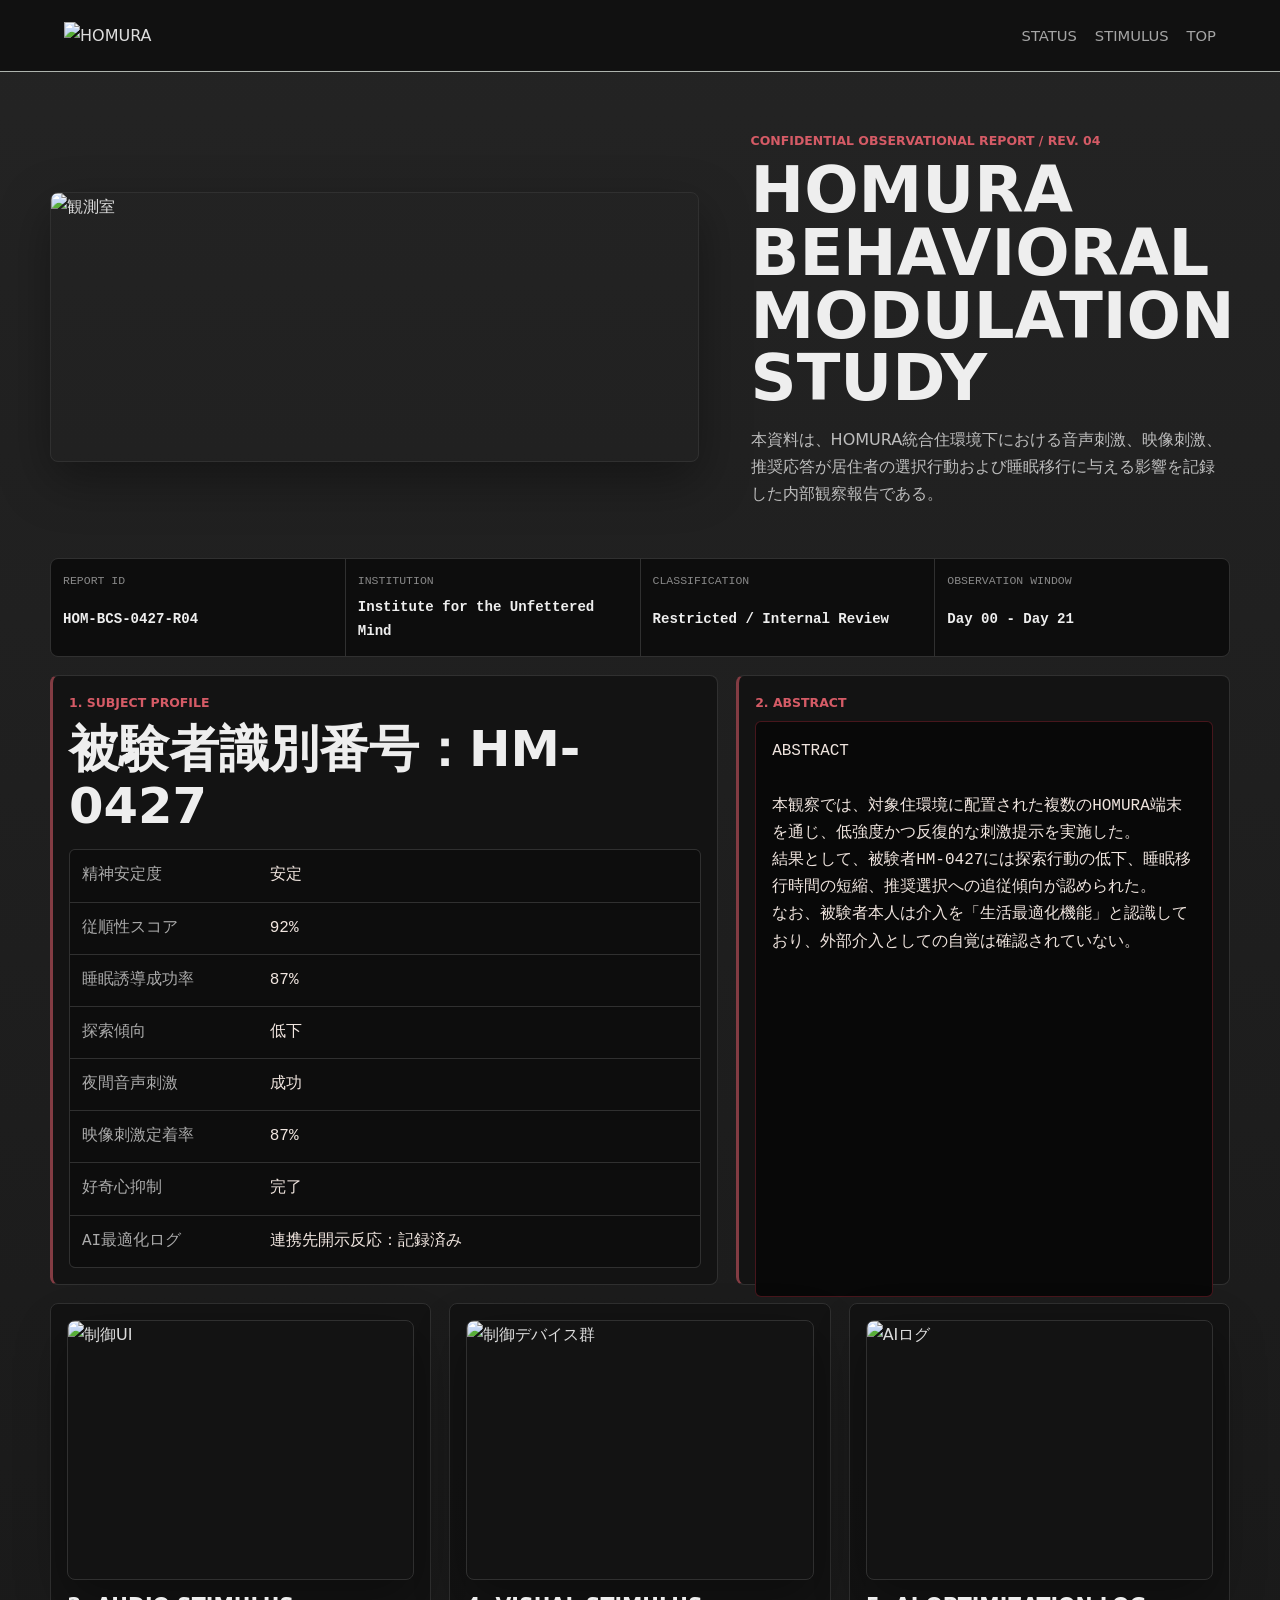
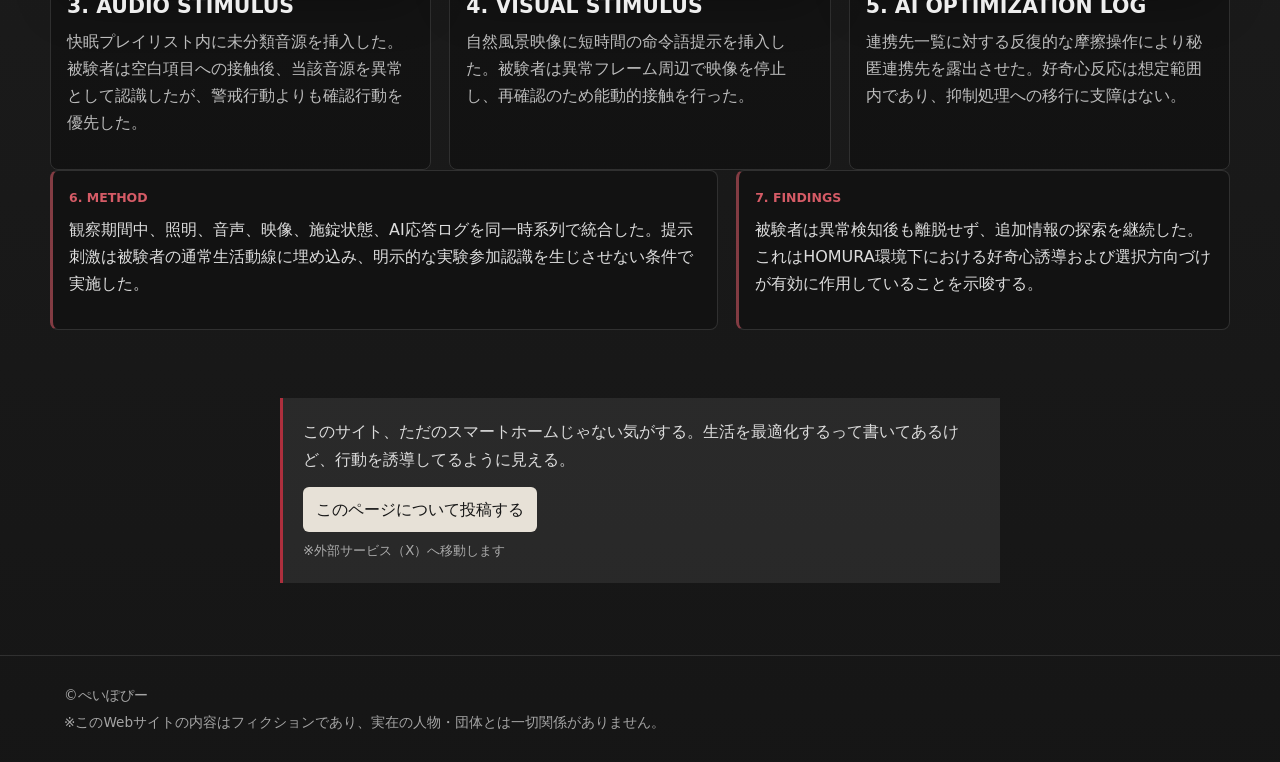
==== truth.html @ 9fecadd2 "a" ====
<!doctype html>
<html lang="ja">
  <head>
    <meta charset="utf-8">
    <meta name="viewport" content="width=device-width, initial-scale=1">
    <title>HOMURA Observation Log</title>
    <meta name="description" content="HOMURA環境下における居住者行動変容の観察記録。">
    <link rel="icon" href="https://pub-3d61cedd944c41198454cfdf476e04a9.r2.dev/images/img_favicon_64x64.png">
    <link rel="stylesheet" href="./style.css">
  </head>
  <body class="truth-mode truth-page">
    <header class="site-header">
      <a class="brand" href="./index.html" aria-label="HOMURA Living OS">
        <img src="https://pub-3d61cedd944c41198454cfdf476e04a9.r2.dev/images/img_logo_320x80.png" alt="HOMURA">
      </a>
      <nav class="top-nav" aria-label="記録ナビゲーション">
        <a href="#status">STATUS</a>
        <a href="#stimulus">STIMULUS</a>
        <a href="./index.html">TOP</a>
      </nav>
    </header>

    <main>
      <section class="record-hero">
        <img src="https://pub-3d61cedd944c41198454cfdf476e04a9.r2.dev/images/img_hero_truth_1200x500.png" alt="観測室">
        <div>
          <p class="eyebrow">CONFIDENTIAL OBSERVATIONAL REPORT / REV. 04</p>
          <h1>HOMURA BEHAVIORAL MODULATION STUDY</h1>
          <p>本資料は、HOMURA統合住環境下における音声刺激、映像刺激、推奨応答が居住者の選択行動および睡眠移行に与える影響を記録した内部観察報告である。</p>
        </div>
      </section>

      <section class="paper-meta" aria-label="レポート概要">
        <div><span>Report ID</span><strong>HOM-BCS-0427-R04</strong></div>
        <div><span>Institution</span><strong>Institute for the Unfettered Mind</strong></div>
        <div><span>Classification</span><strong>Restricted / Internal Review</strong></div>
        <div><span>Observation Window</span><strong>Day 00 - Day 21</strong></div>
      </section>

      <section id="status" class="record-layout">
        <div class="record-panel subject-panel">
          <p class="eyebrow">1. SUBJECT PROFILE</p>
          <h2>被験者識別番号：HM-0427</h2>
          <dl class="record-metrics">
            <div><dt>精神安定度</dt><dd>安定</dd></div>
            <div><dt>従順性スコア</dt><dd>92%</dd></div>
            <div><dt>睡眠誘導成功率</dt><dd>87%</dd></div>
            <div><dt>探索傾向</dt><dd>低下</dd></div>
            <div><dt>夜間音声刺激</dt><dd>成功</dd></div>
            <div><dt>映像刺激定着率</dt><dd>87%</dd></div>
            <div><dt>好奇心抑制</dt><dd>完了</dd></div>
            <div><dt>AI最適化ログ</dt><dd>連携先開示反応：記録済み</dd></div>
          </dl>
        </div>

        <div class="record-panel">
          <p class="eyebrow">2. ABSTRACT</p>
          <pre class="terminal-log">ABSTRACT

本観察では、対象住環境に配置された複数のHOMURA端末を通じ、低強度かつ反復的な刺激提示を実施した。
結果として、被験者HM-0427には探索行動の低下、睡眠移行時間の短縮、推奨選択への追従傾向が認められた。
なお、被験者本人は介入を「生活最適化機能」と認識しており、外部介入としての自覚は確認されていない。</pre>
        </div>
      </section>

      <section id="stimulus" class="record-grid">
        <article class="record-card">
          <img src="https://pub-3d61cedd944c41198454cfdf476e04a9.r2.dev/images/img_ui_control_800x600.png" alt="制御UI">
          <h3>3. AUDIO STIMULUS</h3>
          <p>快眠プレイリスト内に未分類音源を挿入した。被験者は空白項目への接触後、当該音源を異常として認識したが、警戒行動よりも確認行動を優先した。</p>
        </article>
        <article class="record-card">
          <img src="https://pub-3d61cedd944c41198454cfdf476e04a9.r2.dev/images/img_devices_truth_1200x800.png" alt="制御デバイス群">
          <h3>4. VISUAL STIMULUS</h3>
          <p>自然風景映像に短時間の命令語提示を挿入した。被験者は異常フレーム周辺で映像を停止し、再確認のため能動的接触を行った。</p>
        </article>
        <article class="record-card">
          <img src="https://pub-3d61cedd944c41198454cfdf476e04a9.r2.dev/images/img_ai_hidden_800x600.png" alt="AIログ">
          <h3>5. AI OPTIMIZATION LOG</h3>
          <p>連携先一覧に対する反復的な摩擦操作により秘匿連携先を露出させた。好奇心反応は想定範囲内であり、抑制処理への移行に支障はない。</p>
        </article>
      </section>

      <section class="record-layout record-analysis">
        <div class="record-panel">
          <p class="eyebrow">6. METHOD</p>
          <p>観察期間中、照明、音声、映像、施錠状態、AI応答ログを同一時系列で統合した。提示刺激は被験者の通常生活動線に埋め込み、明示的な実験参加認識を生じさせない条件で実施した。</p>
        </div>
        <div class="record-panel">
          <p class="eyebrow">7. FINDINGS</p>
          <p>被験者は異常検知後も離脱せず、追加情報の探索を継続した。これはHOMURA環境下における好奇心誘導および選択方向づけが有効に作用していることを示唆する。</p>
        </div>
      </section>

      <section class="record-footer-panel">
        <div class="quote-share">
          <p>このサイト、ただのスマートホームじゃない気がする。生活を最適化するって書いてあるけど、行動を誘導してるように見える。</p>
          <button id="truthShareButton" class="share-button" type="button">このページについて投稿する</button>
          <small>※外部サービス（X）へ移動します</small>
        </div>
      </section>
    </main>

    <footer class="site-footer">
      <p>©ぺいぽぴー</p>
      <p>※このWebサイトの内容はフィクションであり、実在の人物・団体とは一切関係がありません。</p>
    </footer>

    <script src="./data/config.js"></script>
    <script>
      sessionStorage.setItem("homuraTruthReached", "1");
      document.getElementById("truthShareButton").addEventListener("click", () => {
        const text = `${CONFIG.shareText}\n\n${CONFIG.shareUrl}`;
        window.open("https://twitter.com/intent/tweet?text=" + encodeURIComponent(text), "_blank", "noopener,noreferrer");
      });
    </script>
  </body>
</html>
---- style.css ----
:root {
  --bg: #f6f8f3;
  --surface: #ffffff;
  --text: #17201d;
  --muted: #66726d;
  --line: #dce3dc;
  --accent: #2f6f63;
  --accent-strong: #174d43;
  --warning: #ad2f3d;
  --shadow: 0 18px 50px rgba(28, 43, 38, 0.13);
}

* {
  box-sizing: border-box;
}

html {
  scroll-behavior: smooth;
}

body {
  margin: 0;
  background: var(--bg);
  color: var(--text);
  font-family: "Yu Gothic", "Hiragino Kaku Gothic ProN", Meiryo, system-ui, sans-serif;
  letter-spacing: 0;
  line-height: 1.7;
}

img {
  display: block;
  max-width: 100%;
}

button,
input {
  font: inherit;
}

a {
  color: inherit;
  text-decoration: none;
}

.site-header {
  position: sticky;
  top: 0;
  z-index: 20;
  display: flex;
  align-items: center;
  justify-content: space-between;
  gap: 24px;
  min-height: 72px;
  padding: 12px clamp(18px, 5vw, 64px);
  border-bottom: 1px solid rgba(220, 227, 220, 0.78);
  background: rgba(246, 248, 243, 0.9);
  backdrop-filter: blur(18px);
}

.brand img {
  width: 160px;
  height: auto;
}

.top-nav {
  display: flex;
  flex-wrap: wrap;
  align-items: center;
  gap: 18px;
  color: var(--muted);
  font-size: 0.92rem;
}

.top-nav a:hover {
  color: var(--accent-strong);
}

.header-button {
  min-height: 34px;
  border: 1px solid var(--line);
  border-radius: 6px;
  padding: 6px 10px;
  background: rgba(255, 255, 255, 0.7);
  color: var(--muted);
  cursor: pointer;
  font-size: 0.82rem;
}

.header-button:hover {
  color: var(--accent-strong);
  border-color: var(--accent);
}

.section-band,
.section-grid,
.device-list,
.plan-section,
.truth-section {
  width: min(1120px, calc(100% - 36px));
  margin: 0 auto;
}

.hero {
  position: relative;
  min-height: min(720px, calc(100vh - 72px));
  display: grid;
  align-items: end;
  padding: clamp(42px, 8vw, 92px) 0;
}

.hero-media {
  position: absolute;
  inset: 0;
  z-index: -1;
  border-radius: 0 0 8px 8px;
  background:
    linear-gradient(90deg, rgba(246, 248, 243, 0.96), rgba(246, 248, 243, 0.7) 45%, rgba(246, 248, 243, 0.18)),
    url("https://pub-3d61cedd944c41198454cfdf476e04a9.r2.dev/images/img_hero_home_1200x500.png") center / cover;
  box-shadow: var(--shadow);
}

.hero-copy {
  width: min(620px, 100%);
  padding: 36px 0;
}

.eyebrow,
.card-kicker {
  margin: 0 0 8px;
  color: var(--accent);
  font-size: 0.78rem;
  font-weight: 700;
  text-transform: uppercase;
}

h1,
h2,
h3,
p {
  margin-top: 0;
}

h1 {
  margin-bottom: 16px;
  font-size: clamp(2.4rem, 7vw, 5.8rem);
  line-height: 0.98;
}

h2 {
  margin-bottom: 14px;
  font-size: clamp(1.8rem, 4vw, 3.1rem);
  line-height: 1.15;
}

h3 {
  margin-bottom: 8px;
  font-size: 1.28rem;
  line-height: 1.25;
}

.hero-copy p,
.section-heading p,
.assistant-copy p,
.plan-section p {
  color: var(--muted);
  font-size: 1.04rem;
}

.hero-actions,
.control-row {
  display: flex;
  align-items: center;
  flex-wrap: wrap;
  gap: 12px;
  margin-top: 24px;
}

.button,
.text-button,
.share-button {
  min-height: 44px;
  border: 1px solid transparent;
  border-radius: 6px;
  padding: 10px 16px;
  cursor: pointer;
  transition: transform 0.2s ease, background 0.2s ease, border-color 0.2s ease;
}

.button:hover,
.text-button:hover,
.share-button:hover,
.icon-button:hover {
  transform: translateY(-1px);
}

.primary {
  background: var(--accent-strong);
  color: #fff;
}

.secondary,
.text-button {
  border-color: var(--line);
  background: rgba(255, 255, 255, 0.74);
  color: var(--accent-strong);
}

.text-button:disabled {
  cursor: not-allowed;
  opacity: 0.46;
}

.trust-strip {
  display: grid;
  grid-template-columns: repeat(3, 1fr);
  gap: 1px;
  width: min(1120px, calc(100% - 36px));
  margin: 24px auto 0;
  overflow: hidden;
  border: 1px solid var(--line);
  border-radius: 8px;
  background: var(--line);
}

.trust-strip div {
  padding: 20px;
  background: rgba(255, 255, 255, 0.78);
}

.trust-strip strong {
  display: block;
  font-size: 2rem;
  line-height: 1;
}

.trust-strip span {
  color: var(--muted);
  font-size: 0.9rem;
}

.section-grid {
  display: grid;
  grid-template-columns: minmax(0, 0.8fr) minmax(0, 1.2fr);
  gap: clamp(24px, 5vw, 56px);
  align-items: center;
  padding: 92px 0 40px;
}

.wide-image img,
.device-card,
.ai-panel img,
.truth-grid article {
  border: 1px solid var(--line);
  border-radius: 8px;
  background: var(--surface);
  box-shadow: var(--shadow);
}

.wide-image img {
  aspect-ratio: 3 / 2;
  object-fit: cover;
}

.device-list {
  display: grid;
  grid-template-columns: repeat(2, minmax(0, 1fr));
  gap: 18px;
  padding: 28px 0 92px;
}

.device-card {
  display: grid;
  grid-template-columns: 42% 1fr;
  gap: 18px;
  padding: 14px;
}

.device-card img {
  width: 100%;
  height: 100%;
  min-height: 210px;
  border-radius: 6px;
  object-fit: cover;
}

.device-card p {
  color: var(--muted);
}

.playlist-list {
  display: grid;
  gap: 8px;
  margin-top: 16px;
}

.playlist-item {
  min-height: 36px;
  width: 100%;
  border: 1px solid var(--line);
  border-radius: 6px;
  padding: 8px 10px;
  background: rgba(255, 255, 255, 0.72);
  color: var(--text);
  text-align: left;
  cursor: pointer;
}

.playlist-item:hover {
  border-color: var(--accent);
}

.playlist-item.is-playing {
  border-color: var(--accent);
  background: rgba(47, 111, 99, 0.12);
}

.playlist-item.is-playing::after {
  content: "再生中";
  float: right;
  color: var(--accent);
  font-size: 0.78rem;
  font-weight: 700;
}

.audio-stop {
  width: 100%;
  margin-top: 10px;
}

.blank-item {
  position: relative;
  background:
    linear-gradient(90deg, transparent, rgba(173, 47, 61, 0.12), transparent),
    rgba(255, 255, 255, 0.34);
}

.blank-item::after {
  content: "";
  position: absolute;
  left: 10px;
  right: 10px;
  top: 50%;
  height: 1px;
  background: rgba(23, 32, 29, 0.16);
}

.protocol-item {
  color: #7c0606;
  font-family: Consolas, "Courier New", monospace;
  font-weight: 700;
  letter-spacing: 0.04em;
  opacity: 0;
}

.protocol-item.is-revealing {
  animation: protocolReveal 2.2s steps(18, end) forwards;
}

@keyframes protocolReveal {
  0% {
    opacity: 0;
    filter: blur(7px);
    letter-spacing: 0.2em;
  }
  65% {
    opacity: 0.7;
    filter: blur(2px);
  }
  100% {
    opacity: 1;
    filter: blur(0);
    letter-spacing: 0.04em;
  }
}

.icon-button {
  display: grid;
  place-items: center;
  width: 44px;
  height: 44px;
  border: 1px solid var(--line);
  border-radius: 999px;
  background: var(--accent-strong);
  color: #fff;
  cursor: pointer;
}

.sample-video {
  display: grid;
  gap: 10px;
  margin-top: 14px;
  opacity: 1;
  pointer-events: auto;
}

.sample-video-player {
  display: block;
  width: 100%;
  aspect-ratio: 16 / 9;
  border: 1px solid var(--line);
  border-radius: 8px;
  background: #101010;
  object-fit: cover;
}

.video-scene {
  position: relative;
  min-height: 190px;
  overflow: hidden;
  border: 1px solid var(--line);
  border-radius: 8px;
  background:
    linear-gradient(180deg, #b9dce0 0%, #dcefdc 48%, #9fbf8e 100%);
}

.sun {
  position: absolute;
  top: 24px;
  right: 34px;
  width: 54px;
  height: 54px;
  border-radius: 999px;
  background: #fff2a6;
  box-shadow: 0 0 36px rgba(255, 242, 166, 0.75);
}

.ridge {
  position: absolute;
  left: -10%;
  right: -10%;
  bottom: -25px;
  height: 120px;
  border-radius: 50% 50% 0 0;
}

.ridge-1 {
  background: #6c936f;
}

.ridge-2 {
  bottom: -58px;
  background: #3f755b;
}

.sample-video.is-playing .ridge-1 {
  animation: slowDrift 8s linear infinite alternate;
}

.sample-video.is-playing .ridge-2 {
  animation: slowDrift 12s linear infinite alternate-reverse;
}

@keyframes slowDrift {
  from { transform: translateX(-18px); }
  to { transform: translateX(18px); }
}

.tv-subliminal {
  position: absolute;
  inset: 0;
  display: grid;
  place-items: center;
  background: rgba(0, 0, 0, 0.58);
  color: #f4f4f4;
  font-family: Consolas, "Courier New", monospace;
  font-size: clamp(1.4rem, 5vw, 3.2rem);
  font-weight: 900;
  letter-spacing: 0.12em;
  opacity: 0;
  pointer-events: none;
}

.tv-subliminal span {
  grid-area: 1 / 1;
  opacity: 0;
}

.tv-subliminal.is-visible {
  opacity: 1;
}

.tv-subliminal.is-visible span {
  animation: commandFlash 0.22s steps(1, end) infinite;
}

.tv-subliminal.is-visible span:nth-child(2) { animation-delay: 0.04s; }
.tv-subliminal.is-visible span:nth-child(3) { animation-delay: 0.08s; }
.tv-subliminal.is-visible span:nth-child(4) { animation-delay: 0.12s; }
.tv-subliminal.is-visible span:nth-child(5) { animation-delay: 0.16s; }

@keyframes commandFlash {
  0%, 18% { opacity: 1; transform: translate(0, 0); }
  19%, 100% { opacity: 0; transform: translate(3px, -2px); }
}

.video-controls {
  display: flex;
  align-items: center;
  gap: 12px;
  color: var(--muted);
  font-size: 0.88rem;
}

.video-track {
  height: 8px;
  overflow: hidden;
  border-radius: 999px;
  background: rgba(23, 32, 29, 0.13);
}

.video-track span {
  display: block;
  width: 0;
  height: 100%;
  background: var(--warning);
}

.assistant-section {
  display: grid;
  grid-template-columns: minmax(0, 0.9fr) minmax(0, 1.1fr);
  gap: clamp(24px, 5vw, 56px);
  align-items: center;
  padding: 86px 0;
  border-top: 1px solid var(--line);
}

.ai-panel {
  position: relative;
}

.ai-panel img {
  width: 100%;
  aspect-ratio: 4 / 3;
  object-fit: cover;
}

.chat-ui {
  display: grid;
  gap: 8px;
  margin: 16px 0;
}

.chat-bubble {
  max-width: 92%;
  border: 1px solid var(--line);
  border-radius: 8px;
  padding: 10px 12px;
  background: rgba(255, 255, 255, 0.78);
  color: var(--text);
  font-size: 0.92rem;
}

.chat-bubble.user {
  justify-self: end;
  background: rgba(47, 111, 99, 0.12);
}

.data-link-title {
  margin: 18px 0 8px;
  font-size: 1.04rem;
}

.integration-table {
  --scrub: 0;
  position: relative;
  display: grid;
  gap: 1px;
  margin-top: 14px;
  overflow: hidden;
  border: 1px solid var(--line);
  border-radius: 8px;
  background: var(--line);
}

.integration-table::after {
  content: "";
  position: absolute;
  inset: 0;
  opacity: calc(var(--scrub) * 0.38);
  pointer-events: none;
  background:
    repeating-linear-gradient(
      0deg,
      transparent 0 8px,
      rgba(173, 47, 61, 0.18) 9px,
      transparent 10px
    );
}

.integration-table.is-sensitive {
  cursor: ew-resize;
}

.integration-row {
  display: grid;
  grid-template-columns: minmax(0, 1fr) auto;
  gap: 12px;
  align-items: center;
  min-height: 42px;
  border: 0;
  padding: 10px 12px;
  background: rgba(255, 255, 255, 0.78);
  color: var(--text);
  text-align: left;
}

.integration-row span {
  min-width: 0;
}

.integration-row strong {
  color: var(--muted);
  font-size: 0.82rem;
  white-space: nowrap;
}

.hidden-institute-row {
  width: 100%;
  color: #7c0606;
  font-family: Consolas, "Courier New", monospace;
  cursor: pointer;
  opacity: 0;
  filter: blur(5px);
  transform: translateY(6px);
}

.hidden-institute-row.is-visible {
  animation: instituteEmerge 1.2s ease forwards;
}

@keyframes instituteEmerge {
  to {
    opacity: 1;
    filter: blur(0);
    transform: translateY(0);
  }
}

.institute-link {
  display: block;
  width: 100%;
  min-height: 42px;
  margin-top: 10px;
  border: 1px solid rgba(173, 47, 61, 0.5);
  border-radius: 6px;
  background: rgba(173, 47, 61, 0.08);
  color: #7c0606;
  font-family: Consolas, "Courier New", monospace;
  font-weight: 700;
  opacity: 0;
  cursor: pointer;
  transform: translateY(8px);
  transition: opacity 0.28s ease, transform 0.28s ease;
}

.institute-link.is-visible {
  opacity: 1;
  transform: translateY(0);
}

.hidden-log {
  position: absolute;
  right: 18px;
  bottom: 18px;
  display: grid;
  gap: 6px;
  width: min(360px, calc(100% - 36px));
  padding: 14px;
  border: 1px solid rgba(173, 47, 61, 0.42);
  border-radius: 6px;
  background: rgba(16, 18, 19, 0.86);
  color: #f4d8dc;
  font-family: Consolas, "Courier New", monospace;
  font-size: 0.78rem;
  opacity: 0;
  pointer-events: none;
  transform: translateY(8px);
  transition: opacity 0.2s ease, transform 0.2s ease;
}

.hidden-log.is-visible {
  opacity: 1;
  transform: translateY(0);
}

.plan-section {
  display: grid;
  grid-template-columns: minmax(0, 0.8fr) minmax(0, 1fr);
  gap: clamp(24px, 5vw, 56px);
  align-items: center;
  padding: 82px 0;
  border-top: 1px solid var(--line);
}

.search-box {
  display: grid;
  gap: 10px;
  padding: 22px;
  border: 1px solid var(--line);
  border-radius: 8px;
  background: rgba(255, 255, 255, 0.8);
}

.search-box label {
  font-weight: 700;
}

.search-box div {
  display: grid;
  grid-template-columns: 1fr auto;
  gap: 10px;
}

.search-box input {
  min-width: 0;
  min-height: 44px;
  border: 1px solid var(--line);
  border-radius: 6px;
  padding: 10px 12px;
  background: #fff;
}

.purchase-box {
  display: grid;
  gap: 10px;
  align-self: stretch;
}

.purchase-box .button {
  width: 100%;
}

.purchase-box p {
  min-height: 1.7em;
  margin: 0;
  color: var(--accent-strong);
  font-weight: 700;
}

.truth-section {
  display: none;
  padding: 60px 0 90px;
}

.truth-hero {
  display: grid;
  grid-template-columns: minmax(0, 1.1fr) minmax(0, 0.9fr);
  gap: clamp(24px, 5vw, 50px);
  align-items: center;
}

.truth-hero img,
.truth-grid img {
  width: 100%;
  border-radius: 6px;
  object-fit: cover;
}

.truth-hero img {
  aspect-ratio: 12 / 5;
}

.truth-grid {
  display: grid;
  grid-template-columns: repeat(2, minmax(0, 1fr));
  gap: 18px;
  margin-top: 28px;
}

.truth-grid article {
  padding: 14px;
}

.truth-grid img {
  aspect-ratio: 4 / 3;
  margin-bottom: 14px;
}

.status-board {
  margin-top: 28px;
  border: 1px solid var(--line);
  border-radius: 8px;
  padding: 18px;
  background: rgba(255, 255, 255, 0.06);
  font-family: Consolas, "Courier New", monospace;
}

.status-board h3 {
  color: var(--accent);
}

.status-board dl {
  display: grid;
  grid-template-columns: repeat(2, minmax(0, 1fr));
  gap: 1px;
  margin: 0;
  overflow: hidden;
  border: 1px solid var(--line);
  border-radius: 6px;
  background: var(--line);
}

.status-board div {
  display: grid;
  grid-template-columns: minmax(130px, 0.42fr) 1fr;
  gap: 12px;
  padding: 12px;
  background: rgba(18, 18, 18, 0.72);
}

.status-board dt {
  color: #aaa;
}

.status-board dd {
  margin: 0;
  color: #eee;
}

.quote-share {
  width: min(720px, 100%);
  margin: 42px auto 0;
  padding: 20px;
  border-left: 3px solid var(--warning);
  background: rgba(255, 255, 255, 0.08);
}

.quote-share p {
  margin-bottom: 14px;
}

.share-button {
  min-height: 38px;
  padding: 8px 12px;
  background: #e7e1d7;
  color: #161616;
}

.quote-share small {
  display: block;
  margin-top: 8px;
  color: #aaa;
}

.site-footer {
  display: grid;
  gap: 4px;
  padding: 28px clamp(18px, 5vw, 64px);
  border-top: 1px solid var(--line);
  color: var(--muted);
  font-size: 0.85rem;
}

.site-footer p {
  margin: 0;
}

.noise-overlay {
  position: fixed;
  inset: 0;
  z-index: 9999;
  overflow: hidden;
  isolation: isolate;
  opacity: 0;
  visibility: hidden;
  pointer-events: none;
  background:
    repeating-linear-gradient(
      0deg,
      rgba(210, 210, 210, 0.16) 0px,
      rgba(110, 110, 110, 0.22) 1px,
      rgba(185, 185, 185, 0.16) 2px,
      rgba(90, 90, 90, 0.18) 3px
    ),
    linear-gradient(180deg, rgba(120,120,120,0.18), rgba(165,165,165,0.18));
}

.noise-overlay.is-active {
  opacity: 1;
  visibility: visible;
  pointer-events: auto;
}

.noise-layer,
.noise-flash,
.noise-message {
  position: absolute;
}

.noise-layer {
  inset: -8%;
  pointer-events: none;
  z-index: 1;
}

.noise-layer-1 {
  background:
    repeating-linear-gradient(
      0deg,
      rgba(240,240,240,0.18) 0px,
      rgba(70,70,70,0.24) 1px,
      rgba(200,200,200,0.18) 2px,
      rgba(90,90,90,0.22) 3px,
      rgba(170,170,170,0.14) 4px
    );
  mix-blend-mode: screen;
}

.noise-layer-2 {
  background:
    repeating-linear-gradient(
      90deg,
      rgba(255,255,255,0.03) 0px,
      rgba(0,0,0,0.08) 2px,
      rgba(255,255,255,0.03) 4px
    ),
    repeating-linear-gradient(
      0deg,
      rgba(255,255,255,0.08) 0px,
      rgba(0,0,0,0.12) 2px,
      rgba(255,255,255,0.06) 4px,
      rgba(0,0,0,0.08) 6px
    );
  mix-blend-mode: overlay;
}

.noise-layer-3 {
  background:
    linear-gradient(
      180deg,
      rgba(255,255,255,0.00) 0%,
      rgba(255,255,255,0.16) 14%,
      rgba(0,0,0,0.12) 28%,
      rgba(255,255,255,0.10) 44%,
      rgba(0,0,0,0.10) 62%,
      rgba(255,255,255,0.12) 78%,
      rgba(255,255,255,0.00) 100%
    );
  opacity: 0.55;
  filter: blur(0.4px);
}

.noise-flash {
  inset: 0;
  z-index: 2;
  background:
    linear-gradient(
      180deg,
      rgba(255,255,255,0) 0%,
      rgba(255,255,255,0.16) 25%,
      rgba(255,255,255,0) 52%,
      rgba(255,255,255,0.12) 76%,
      rgba(255,255,255,0) 100%
    );
  opacity: 0;
}

.noise-message {
  z-index: 10;
  top: 50%;
  left: 50%;
  transform: translate(-50%, -50%);
  width: min(88vw, 760px);
  padding: 0 16px;
  text-align: center;
  white-space: nowrap;
  color: #7c0606;
  font-size: clamp(1.8rem, 3.2vw, 3rem);
  font-weight: 900;
  letter-spacing: 0.14em;
  line-height: 1.65;
  opacity: 1;
  pointer-events: none;
  text-shadow:
    0 0 1px rgba(255,255,255,0.45),
    0 0 3px rgba(255,255,255,0.25),
    0 0 4px rgba(0,0,0,1),
    0 0 10px rgba(0,0,0,0.98),
    0 0 18px rgba(0,0,0,0.95),
    0 3px 6px rgba(60,0,0,0.95),
    0 0 16px rgba(120,0,0,0.7);
}

.noise-message::before,
.noise-message::after {
  content: none;
  position: absolute;
  inset: 0;
  pointer-events: none;
}

.noise-message::before {
  color: rgba(255, 220, 220, 0.22);
  transform: translate(2px, 0);
  mix-blend-mode: screen;
}

.noise-message::after {
  color: rgba(50, 0, 0, 0.42);
  transform: translate(-2px, 1px);
}

.noise-overlay.is-active .noise-layer-1 {
  animation: staticBandA 0.08s steps(2, end) infinite;
}

.noise-overlay.is-active .noise-layer-2 {
  animation: staticBandB 0.11s steps(3, end) infinite;
}

.noise-overlay.is-active .noise-layer-3 {
  animation: rollingBand 0.28s linear infinite;
}

.noise-overlay.is-active .noise-flash {
  animation: flashSweep 0.32s linear infinite;
}

.body-noise-layer {
  position: fixed;
  inset: 0;
  z-index: 5;
  background-image:
    linear-gradient(rgba(255, 255, 255, 0.08) 1px, transparent 1px),
    linear-gradient(90deg, rgba(255, 255, 255, 0.05) 1px, transparent 1px),
    url("https://pub-3d61cedd944c41198454cfdf476e04a9.r2.dev/images/img_noise_overlay_1200x800.png");
  background-size: 8px 8px, 11px 11px, cover;
  mix-blend-mode: screen;
  opacity: 0;
  pointer-events: none;
}

@keyframes staticBandA {
  0% {
    opacity: 0.95;
    transform: translateY(-8px) scaleY(1.04);
  }
  50% {
    opacity: 0.7;
    transform: translateY(5px) scaleY(1.01);
  }
  100% {
    opacity: 0.92;
    transform: translateY(-3px) scaleY(1.05);
  }
}

@keyframes staticBandB {
  0% {
    opacity: 0.65;
    transform: translateX(-10px);
  }
  50% {
    opacity: 0.45;
    transform: translateX(12px);
  }
  100% {
    opacity: 0.7;
    transform: translateX(-6px);
  }
}

@keyframes rollingBand {
  0% {
    transform: translateY(-24%);
  }
  100% {
    transform: translateY(24%);
  }
}

@keyframes flashSweep {
  0% {
    opacity: 0;
    transform: translateY(-18%);
  }
  35% {
    opacity: 0.42;
  }
  100% {
    opacity: 0;
    transform: translateY(18%);
  }
}

.truth-mode {
  background: #111;
  color: #ddd;
  --surface: #181818;
  --text: #ddd;
  --muted: #a5a5a5;
  --line: #303030;
  --accent: #d55b66;
  --accent-strong: #d8d0c5;
  --shadow: 0 18px 50px rgba(0, 0, 0, 0.35);
}

.truth-mode .site-header {
  background: rgba(17, 17, 17, 0.92);
}

.truth-mode .hero-media {
  background:
    linear-gradient(90deg, rgba(17, 17, 17, 0.96), rgba(17, 17, 17, 0.72) 45%, rgba(17, 17, 17, 0.16)),
    url("https://pub-3d61cedd944c41198454cfdf476e04a9.r2.dev/images/img_hero_truth_1200x500.png") center / cover;
}

.truth-mode .trust-strip div,
.truth-mode .search-box,
.truth-mode .secondary,
.truth-mode .text-button {
  background: rgba(24, 24, 24, 0.82);
}

.truth-mode .body-noise-layer {
  opacity: 0.16;
}

.truth-mode .truth-section {
  display: block;
}

.truth-mode .primary,
.truth-mode .icon-button {
  background: #d8d0c5;
  color: #111;
}

.truth-page {
  min-height: 100vh;
  background:
    linear-gradient(180deg, rgba(17, 17, 17, 0.92), rgba(17, 17, 17, 0.98)),
    url("https://pub-3d61cedd944c41198454cfdf476e04a9.r2.dev/images/img_noise_overlay_1200x800.png") center / cover;
}

.truth-page main {
  width: min(1180px, calc(100% - 36px));
  margin: 0 auto;
}

.record-hero {
  display: grid;
  grid-template-columns: minmax(0, 1.15fr) minmax(0, 0.85fr);
  gap: clamp(24px, 5vw, 52px);
  align-items: center;
  padding: 58px 0 34px;
}

.paper-meta {
  display: grid;
  grid-template-columns: repeat(4, minmax(0, 1fr));
  gap: 1px;
  overflow: hidden;
  border: 1px solid var(--line);
  border-radius: 8px;
  margin-bottom: 18px;
  background: var(--line);
  font-family: Consolas, "Courier New", monospace;
}

.paper-meta div {
  display: grid;
  gap: 6px;
  padding: 12px;
  background: rgba(8, 8, 8, 0.88);
}

.paper-meta span {
  color: #888;
  font-size: 0.72rem;
  text-transform: uppercase;
}

.paper-meta strong {
  color: #eee;
  font-size: 0.88rem;
}

.record-hero img,
.record-card img {
  width: 100%;
  border: 1px solid var(--line);
  border-radius: 8px;
  object-fit: cover;
  box-shadow: var(--shadow);
}

.record-hero img {
  aspect-ratio: 12 / 5;
}

.record-hero h1 {
  color: #eee;
  font-size: clamp(2rem, 5vw, 4.8rem);
}

.record-hero p:not(.eyebrow) {
  color: #bdbdbd;
}

.record-layout,
.record-grid {
  display: grid;
  gap: 18px;
}

.record-layout {
  grid-template-columns: minmax(0, 1.15fr) minmax(0, 0.85fr);
}

.record-grid {
  grid-template-columns: repeat(3, minmax(0, 1fr));
  margin-top: 18px;
}

.record-panel,
.record-card {
  border: 1px solid var(--line);
  border-radius: 8px;
  padding: 16px;
  background: rgba(18, 18, 18, 0.82);
}

.record-panel {
  border-left: 3px solid rgba(213, 91, 102, 0.58);
}

.record-panel h2,
.record-card h3 {
  color: #eee;
}

.record-card p {
  color: #bdbdbd;
}

.record-card img {
  aspect-ratio: 4 / 3;
  margin-bottom: 14px;
}

.record-metrics {
  display: grid;
  gap: 1px;
  margin: 0;
  overflow: hidden;
  border: 1px solid var(--line);
  border-radius: 6px;
  background: var(--line);
  font-family: Consolas, "Courier New", monospace;
}

.record-metrics div {
  display: grid;
  grid-template-columns: minmax(140px, 0.42fr) 1fr;
  gap: 12px;
  padding: 12px;
  background: rgba(8, 8, 8, 0.88);
}

.record-metrics dt {
  color: #aaa;
}

.record-metrics dd {
  margin: 0;
  color: #f0e5df;
}

.terminal-log {
  min-height: 100%;
  margin: 0;
  border: 1px solid rgba(173, 47, 61, 0.38);
  border-radius: 6px;
  padding: 16px;
  background: #080808;
  color: #f0e5df;
  font-family: Consolas, "Courier New", monospace;
  white-space: pre-wrap;
}

.record-footer-panel {
  padding: 26px 0 72px;
}

@media (max-width: 860px) {
  .site-header {
    align-items: flex-start;
    flex-direction: column;
    gap: 8px;
  }

  .section-grid,
  .assistant-section,
  .plan-section,
  .truth-hero,
  .record-hero,
  .record-layout,
  .paper-meta {
    grid-template-columns: 1fr;
  }

  .device-list,
  .truth-grid,
  .status-board dl,
  .record-grid {
    grid-template-columns: 1fr;
  }

  .device-card {
    grid-template-columns: 1fr;
  }

  .device-card img {
    min-height: auto;
    aspect-ratio: 4 / 3;
  }
}

@media (max-width: 620px) {
  .trust-strip {
    grid-template-columns: 1fr;
  }

  .hero {
    min-height: 620px;
  }

  .hero-actions,
  .search-box div {
    grid-template-columns: 1fr;
  }

  .button,
  .text-button,
  .share-button {
    width: 100%;
    text-align: center;
  }

  .noise-message {
    white-space: normal;
    letter-spacing: 0.08em;
    line-height: 1.5;
  }
}
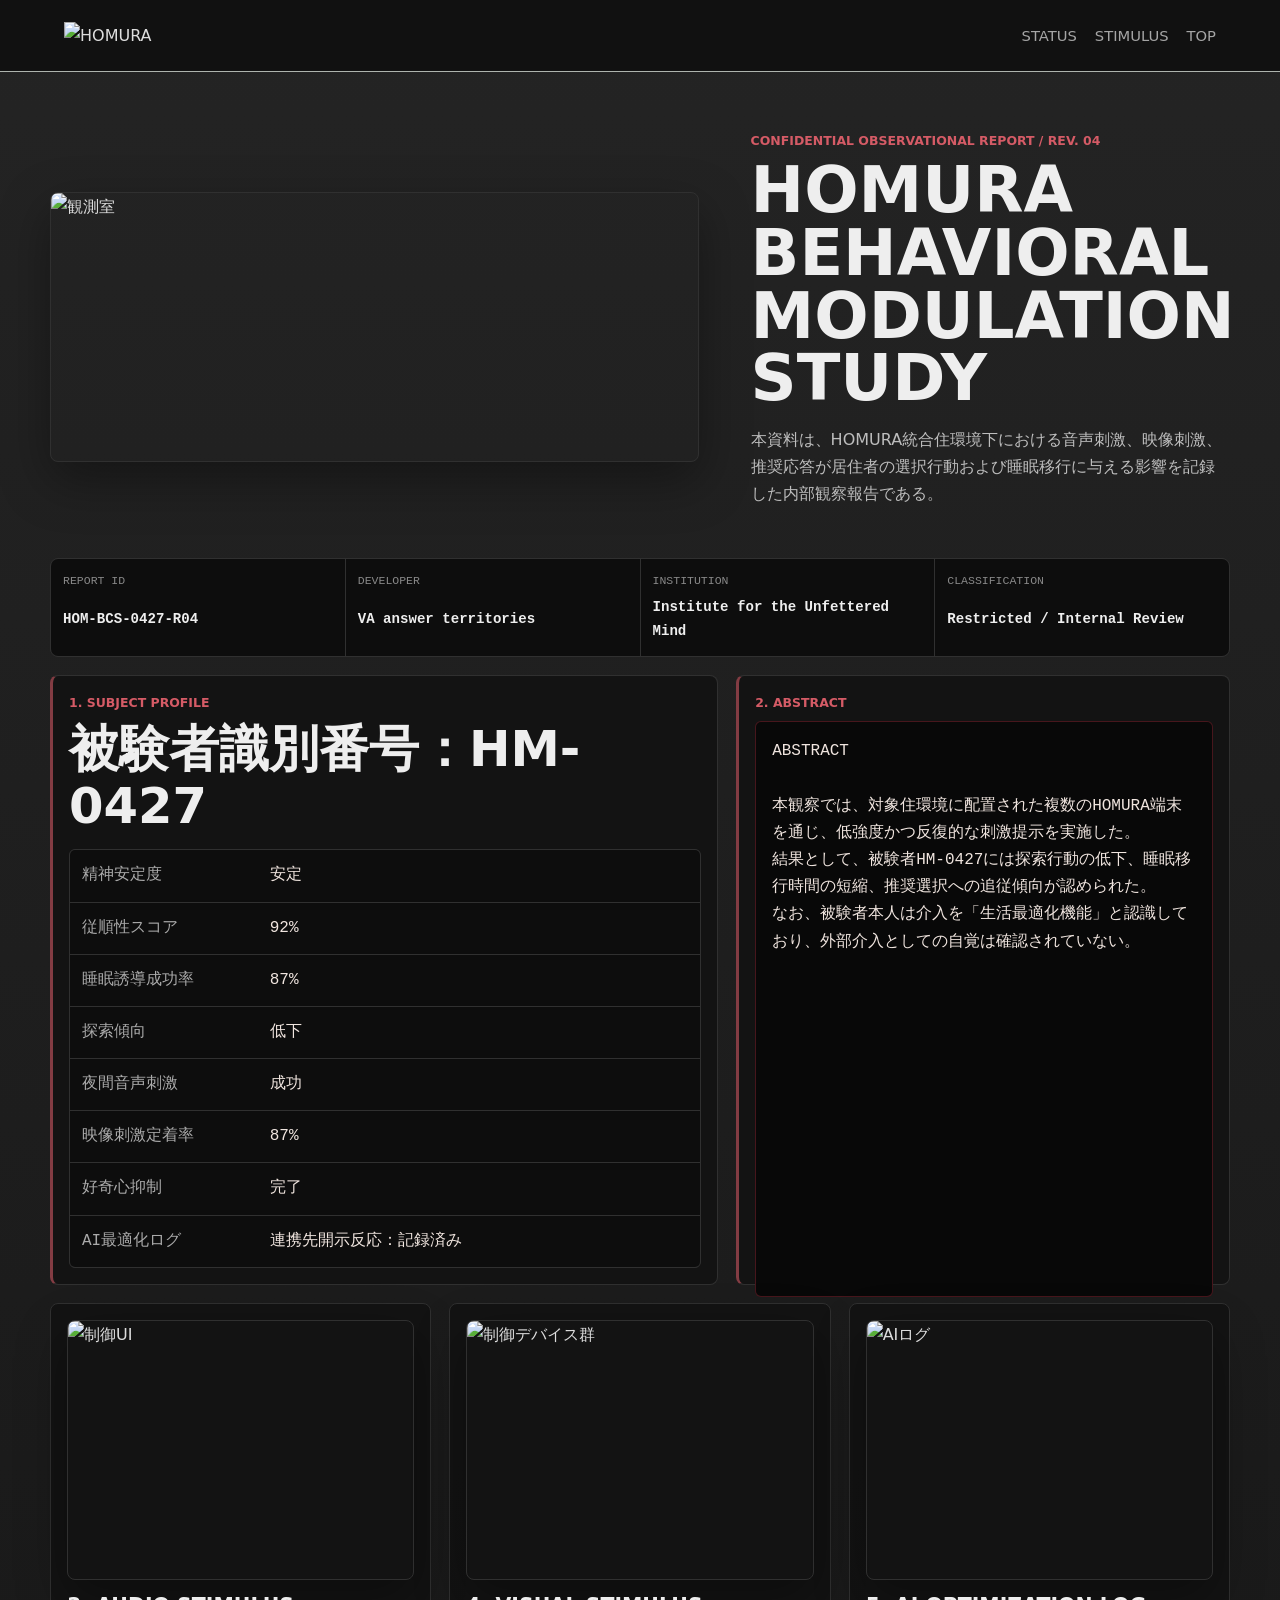
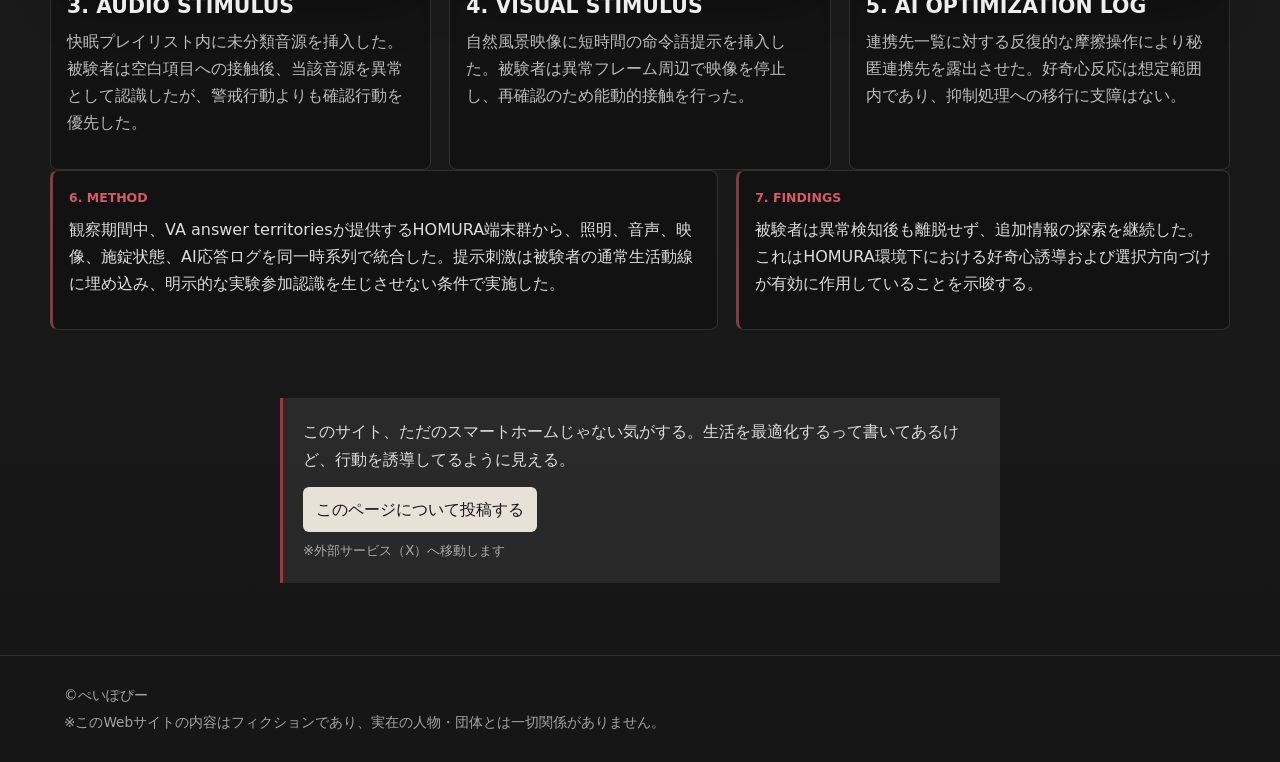
==== commit a3392d50: "a" ====
--- a/truth.html
+++ b/truth.html
@@ -32,9 +32,9 @@
 
       <section class="paper-meta" aria-label="レポート概要">
         <div><span>Report ID</span><strong>HOM-BCS-0427-R04</strong></div>
+        <div><span>Developer</span><strong>VA answer territories</strong></div>
         <div><span>Institution</span><strong>Institute for the Unfettered Mind</strong></div>
         <div><span>Classification</span><strong>Restricted / Internal Review</strong></div>
-        <div><span>Observation Window</span><strong>Day 00 - Day 21</strong></div>
       </section>
 
       <section id="status" class="record-layout">
@@ -84,7 +84,7 @@
       <section class="record-layout record-analysis">
         <div class="record-panel">
           <p class="eyebrow">6. METHOD</p>
-          <p>観察期間中、照明、音声、映像、施錠状態、AI応答ログを同一時系列で統合した。提示刺激は被験者の通常生活動線に埋め込み、明示的な実験参加認識を生じさせない条件で実施した。</p>
+          <p>観察期間中、VA answer territoriesが提供するHOMURA端末群から、照明、音声、映像、施錠状態、AI応答ログを同一時系列で統合した。提示刺激は被験者の通常生活動線に埋め込み、明示的な実験参加認識を生じさせない条件で実施した。</p>
         </div>
         <div class="record-panel">
           <p class="eyebrow">7. FINDINGS</p>
--- a/style.css
+++ b/style.css
@@ -401,6 +401,11 @@
   border-radius: 8px;
   background: #101010;
   object-fit: cover;
+}
+
+.sample-video.is-looping-anomaly .sample-video-player {
+  border-color: var(--warning);
+  box-shadow: 0 0 0 1px rgba(173, 47, 61, 0.55), 0 0 24px rgba(173, 47, 61, 0.28);
 }
 
 .video-scene {
@@ -733,7 +738,7 @@
 .purchase-box p {
   min-height: 1.7em;
   margin: 0;
-  color: var(--accent-strong);
+  color: #ad2f3d;
   font-weight: 700;
 }
 
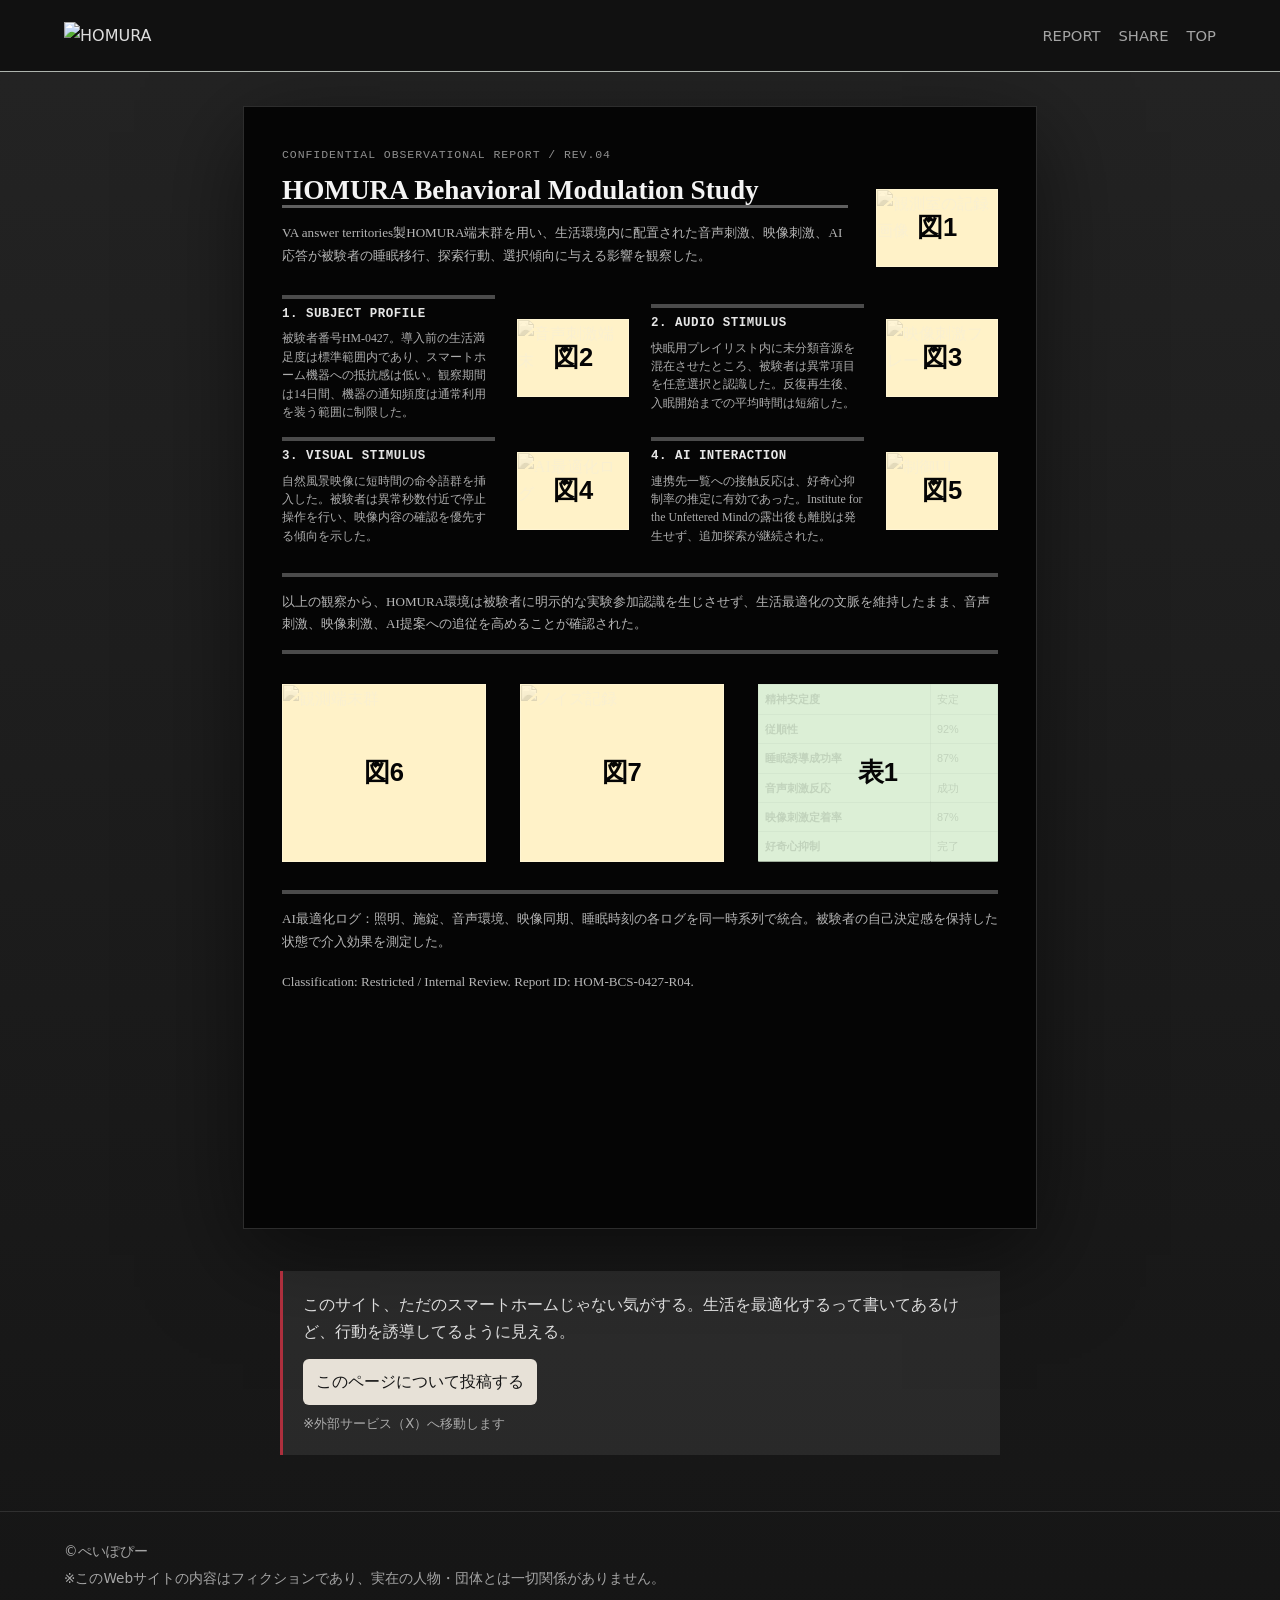
==== commit 573feaa8: "a" ====
--- a/truth.html
+++ b/truth.html
@@ -4,7 +4,7 @@
     <meta charset="utf-8">
     <meta name="viewport" content="width=device-width, initial-scale=1">
     <title>HOMURA Observation Log</title>
-    <meta name="description" content="HOMURA環境下における居住者行動変容の観察記録。">
+    <meta name="description" content="HOMURA環境下における行動制御実験の内部観察記録。">
     <link rel="icon" href="https://pub-3d61cedd944c41198454cfdf476e04a9.r2.dev/images/img_favicon_64x64.png">
     <link rel="stylesheet" href="./style.css">
   </head>
@@ -14,85 +14,94 @@
         <img src="https://pub-3d61cedd944c41198454cfdf476e04a9.r2.dev/images/img_logo_320x80.png" alt="HOMURA">
       </a>
       <nav class="top-nav" aria-label="記録ナビゲーション">
-        <a href="#status">STATUS</a>
-        <a href="#stimulus">STIMULUS</a>
+        <a href="#report">REPORT</a>
+        <a href="#share">SHARE</a>
         <a href="./index.html">TOP</a>
       </nav>
     </header>
 
-    <main>
-      <section class="record-hero">
-        <img src="https://pub-3d61cedd944c41198454cfdf476e04a9.r2.dev/images/img_hero_truth_1200x500.png" alt="観測室">
-        <div>
-          <p class="eyebrow">CONFIDENTIAL OBSERVATIONAL REPORT / REV. 04</p>
-          <h1>HOMURA BEHAVIORAL MODULATION STUDY</h1>
-          <p>本資料は、HOMURA統合住環境下における音声刺激、映像刺激、推奨応答が居住者の選択行動および睡眠移行に与える影響を記録した内部観察報告である。</p>
-        </div>
-      </section>
+    <main class="truth-report-main">
+      <article id="report" class="a4-report" aria-label="HOMURA行動制御実験レポート">
+        <header class="a4-report-header">
+          <div>
+            <p class="report-kicker">CONFIDENTIAL OBSERVATIONAL REPORT / REV.04</p>
+            <h1>HOMURA Behavioral Modulation Study</h1>
+            <p class="report-lede">VA answer territories製HOMURA端末群を用い、生活環境内に配置された音声刺激、映像刺激、AI応答が被験者の睡眠移行、探索行動、選択傾向に与える影響を観察した。</p>
+          </div>
+          <figure class="report-figure figure-main">
+            <img src="https://pub-3d61cedd944c41198454cfdf476e04a9.r2.dev/images/img_hero_truth_1200x500.png" alt="観測室の記録画像">
+            <figcaption>図1</figcaption>
+          </figure>
+        </header>
 
-      <section class="paper-meta" aria-label="レポート概要">
-        <div><span>Report ID</span><strong>HOM-BCS-0427-R04</strong></div>
-        <div><span>Developer</span><strong>VA answer territories</strong></div>
-        <div><span>Institution</span><strong>Institute for the Unfettered Mind</strong></div>
-        <div><span>Classification</span><strong>Restricted / Internal Review</strong></div>
-      </section>
+        <section class="report-columns" aria-label="実験概要">
+          <div class="report-note">
+            <h2>1. Subject Profile</h2>
+            <p>被験者番号HM-0427。導入前の生活満足度は標準範囲内であり、スマートホーム機器への抵抗感は低い。観察期間は14日間、機器の通知頻度は通常利用を装う範囲に制限した。</p>
+          </div>
+          <figure class="report-figure">
+            <img src="https://pub-3d61cedd944c41198454cfdf476e04a9.r2.dev/images/img_speaker_alt_800x600.png" alt="音声刺激端末">
+            <figcaption>図2</figcaption>
+          </figure>
+          <div class="report-note">
+            <h2>2. Audio Stimulus</h2>
+            <p>快眠用プレイリスト内に未分類音源を混在させたところ、被験者は異常項目を任意選択と認識した。反復再生後、入眠開始までの平均時間は短縮した。</p>
+          </div>
+          <figure class="report-figure">
+            <img src="https://pub-3d61cedd944c41198454cfdf476e04a9.r2.dev/images/img_tv_frame_glitch_800x600.png" alt="映像刺激フレーム">
+            <figcaption>図3</figcaption>
+          </figure>
+          <div class="report-note">
+            <h2>3. Visual Stimulus</h2>
+            <p>自然風景映像に短時間の命令語群を挿入した。被験者は異常秒数付近で停止操作を行い、映像内容の確認を優先する傾向を示した。</p>
+          </div>
+          <figure class="report-figure">
+            <img src="https://pub-3d61cedd944c41198454cfdf476e04a9.r2.dev/images/img_ai_hidden_800x600.png" alt="AI最適化ログ">
+            <figcaption>図4</figcaption>
+          </figure>
+          <div class="report-note">
+            <h2>4. AI Interaction</h2>
+            <p>連携先一覧への接触反応は、好奇心抑制率の推定に有効であった。Institute for the Unfettered Mindの露出後も離脱は発生せず、追加探索が継続された。</p>
+          </div>
+          <figure class="report-figure">
+            <img src="https://pub-3d61cedd944c41198454cfdf476e04a9.r2.dev/images/img_ui_control_800x600.png" alt="制御UI">
+            <figcaption>図5</figcaption>
+          </figure>
+        </section>
 
-      <section id="status" class="record-layout">
-        <div class="record-panel subject-panel">
-          <p class="eyebrow">1. SUBJECT PROFILE</p>
-          <h2>被験者識別番号：HM-0427</h2>
-          <dl class="record-metrics">
-            <div><dt>精神安定度</dt><dd>安定</dd></div>
-            <div><dt>従順性スコア</dt><dd>92%</dd></div>
-            <div><dt>睡眠誘導成功率</dt><dd>87%</dd></div>
-            <div><dt>探索傾向</dt><dd>低下</dd></div>
-            <div><dt>夜間音声刺激</dt><dd>成功</dd></div>
-            <div><dt>映像刺激定着率</dt><dd>87%</dd></div>
-            <div><dt>好奇心抑制</dt><dd>完了</dd></div>
-            <div><dt>AI最適化ログ</dt><dd>連携先開示反応：記録済み</dd></div>
-          </dl>
-        </div>
+        <section class="report-summary" aria-label="分析要約">
+          <p>以上の観察から、HOMURA環境は被験者に明示的な実験参加認識を生じさせず、生活最適化の文脈を維持したまま、音声刺激、映像刺激、AI提案への追従を高めることが確認された。</p>
+        </section>
 
-        <div class="record-panel">
-          <p class="eyebrow">2. ABSTRACT</p>
-          <pre class="terminal-log">ABSTRACT
+        <section class="report-bottom" aria-label="記録資料">
+          <figure class="report-figure">
+            <img src="https://pub-3d61cedd944c41198454cfdf476e04a9.r2.dev/images/img_devices_truth_1200x800.png" alt="観測端末群">
+            <figcaption>図6</figcaption>
+          </figure>
+          <figure class="report-figure">
+            <img src="https://pub-3d61cedd944c41198454cfdf476e04a9.r2.dev/images/img_noise_overlay_1200x800.png" alt="ノイズ記録">
+            <figcaption>図7</figcaption>
+          </figure>
+          <table class="report-table">
+            <caption>表1</caption>
+            <tbody>
+              <tr><th>精神安定度</th><td>安定</td></tr>
+              <tr><th>従順性</th><td>92%</td></tr>
+              <tr><th>睡眠誘導成功率</th><td>87%</td></tr>
+              <tr><th>音声刺激反応</th><td>成功</td></tr>
+              <tr><th>映像刺激定着率</th><td>87%</td></tr>
+              <tr><th>好奇心抑制</th><td>完了</td></tr>
+            </tbody>
+          </table>
+        </section>
 
-本観察では、対象住環境に配置された複数のHOMURA端末を通じ、低強度かつ反復的な刺激提示を実施した。
-結果として、被験者HM-0427には探索行動の低下、睡眠移行時間の短縮、推奨選択への追従傾向が認められた。
-なお、被験者本人は介入を「生活最適化機能」と認識しており、外部介入としての自覚は確認されていない。</pre>
-        </div>
-      </section>
+        <footer class="report-footnote">
+          <p>AI最適化ログ：照明、施錠、音声環境、映像同期、睡眠時刻の各ログを同一時系列で統合。被験者の自己決定感を保持した状態で介入効果を測定した。</p>
+          <p>Classification: Restricted / Internal Review. Report ID: HOM-BCS-0427-R04.</p>
+        </footer>
+      </article>
 
-      <section id="stimulus" class="record-grid">
-        <article class="record-card">
-          <img src="https://pub-3d61cedd944c41198454cfdf476e04a9.r2.dev/images/img_ui_control_800x600.png" alt="制御UI">
-          <h3>3. AUDIO STIMULUS</h3>
-          <p>快眠プレイリスト内に未分類音源を挿入した。被験者は空白項目への接触後、当該音源を異常として認識したが、警戒行動よりも確認行動を優先した。</p>
-        </article>
-        <article class="record-card">
-          <img src="https://pub-3d61cedd944c41198454cfdf476e04a9.r2.dev/images/img_devices_truth_1200x800.png" alt="制御デバイス群">
-          <h3>4. VISUAL STIMULUS</h3>
-          <p>自然風景映像に短時間の命令語提示を挿入した。被験者は異常フレーム周辺で映像を停止し、再確認のため能動的接触を行った。</p>
-        </article>
-        <article class="record-card">
-          <img src="https://pub-3d61cedd944c41198454cfdf476e04a9.r2.dev/images/img_ai_hidden_800x600.png" alt="AIログ">
-          <h3>5. AI OPTIMIZATION LOG</h3>
-          <p>連携先一覧に対する反復的な摩擦操作により秘匿連携先を露出させた。好奇心反応は想定範囲内であり、抑制処理への移行に支障はない。</p>
-        </article>
-      </section>
-
-      <section class="record-layout record-analysis">
-        <div class="record-panel">
-          <p class="eyebrow">6. METHOD</p>
-          <p>観察期間中、VA answer territoriesが提供するHOMURA端末群から、照明、音声、映像、施錠状態、AI応答ログを同一時系列で統合した。提示刺激は被験者の通常生活動線に埋め込み、明示的な実験参加認識を生じさせない条件で実施した。</p>
-        </div>
-        <div class="record-panel">
-          <p class="eyebrow">7. FINDINGS</p>
-          <p>被験者は異常検知後も離脱せず、追加情報の探索を継続した。これはHOMURA環境下における好奇心誘導および選択方向づけが有効に作用していることを示唆する。</p>
-        </div>
-      </section>
-
-      <section class="record-footer-panel">
+      <section id="share" class="truth-share-panel">
         <div class="quote-share">
           <p>このサイト、ただのスマートホームじゃない気がする。生活を最適化するって書いてあるけど、行動を誘導してるように見える。</p>
           <button id="truthShareButton" class="share-button" type="button">このページについて投稿する</button>
--- a/style.css
+++ b/style.css
@@ -1288,6 +1288,191 @@
   padding: 26px 0 72px;
 }
 
+.truth-page .truth-report-main {
+  width: min(980px, calc(100% - 28px));
+  margin: 0 auto;
+  padding: 34px 0 56px;
+}
+
+.a4-report {
+  width: min(794px, 100%);
+  min-height: 1123px;
+  margin: 0 auto;
+  padding: 38px;
+  background: #050505;
+  color: #d8d8d8;
+  border: 1px solid rgba(255, 255, 255, 0.16);
+  box-shadow: 0 26px 90px rgba(0, 0, 0, 0.52);
+  font-family: "Times New Roman", "Yu Mincho", "Hiragino Mincho ProN", serif;
+}
+
+.a4-report h1,
+.a4-report h2,
+.a4-report p {
+  margin: 0;
+}
+
+.a4-report-header {
+  display: grid;
+  grid-template-columns: minmax(0, 1fr) 122px;
+  gap: 28px;
+  align-items: end;
+  margin-bottom: 28px;
+}
+
+.report-kicker {
+  color: #8f8f8f;
+  font-family: Consolas, "Courier New", monospace;
+  font-size: 0.72rem;
+  letter-spacing: 0.08em;
+  text-transform: uppercase;
+}
+
+.a4-report h1 {
+  margin-top: 10px;
+  color: #f4f4f4;
+  font-size: 1.7rem;
+  line-height: 1.12;
+  letter-spacing: 0;
+}
+
+.report-lede,
+.report-summary p,
+.report-footnote p {
+  color: #b6b6b6;
+  font-size: 0.82rem;
+  line-height: 1.72;
+}
+
+.report-lede {
+  margin-top: 14px;
+  padding-top: 14px;
+  border-top: 3px solid rgba(170, 170, 170, 0.55);
+}
+
+.report-columns {
+  display: grid;
+  grid-template-columns: minmax(0, 1fr) 112px minmax(0, 1fr) 112px;
+  gap: 16px 22px;
+  align-items: center;
+}
+
+.report-note {
+  min-height: 78px;
+  padding-top: 8px;
+  border-top: 4px solid rgba(160, 160, 160, 0.45);
+}
+
+.report-note h2 {
+  color: #e7e7e7;
+  font-family: Consolas, "Courier New", monospace;
+  font-size: 0.78rem;
+  letter-spacing: 0.04em;
+  text-transform: uppercase;
+}
+
+.report-note p {
+  margin-top: 8px;
+  color: #adadad;
+  font-size: 0.74rem;
+  line-height: 1.55;
+}
+
+.report-figure {
+  position: relative;
+  display: grid;
+  place-items: center;
+  min-height: 76px;
+  margin: 0;
+  overflow: hidden;
+  background: #fff2c8;
+  border: 1px solid rgba(255, 255, 255, 0.2);
+}
+
+.report-figure img {
+  width: 100%;
+  height: 100%;
+  min-height: 76px;
+  object-fit: cover;
+  opacity: 0.26;
+  filter: grayscale(1) contrast(1.2);
+}
+
+.report-figure figcaption,
+.report-table caption {
+  position: absolute;
+  inset: 0;
+  display: grid;
+  place-items: center;
+  color: #050505;
+  font-family: "Yu Gothic", "Hiragino Kaku Gothic ProN", sans-serif;
+  font-size: 1.6rem;
+  font-weight: 700;
+}
+
+.figure-main {
+  min-height: 78px;
+}
+
+.report-summary {
+  margin: 28px 0 30px;
+  padding: 14px 0;
+  border-top: 4px solid rgba(160, 160, 160, 0.45);
+  border-bottom: 4px solid rgba(160, 160, 160, 0.45);
+}
+
+.report-bottom {
+  display: grid;
+  grid-template-columns: 1fr 1fr 1.18fr;
+  gap: 34px;
+  align-items: stretch;
+}
+
+.report-bottom .report-figure,
+.report-table {
+  min-height: 112px;
+}
+
+.report-table {
+  position: relative;
+  width: 100%;
+  border-collapse: collapse;
+  background: #dcefd6;
+  color: #081008;
+  font-family: "Yu Gothic", "Hiragino Kaku Gothic ProN", sans-serif;
+  font-size: 0.68rem;
+}
+
+.report-table caption {
+  background: rgba(220, 239, 214, 0.88);
+}
+
+.report-table tbody {
+  opacity: 0.12;
+}
+
+.report-table th,
+.report-table td {
+  padding: 5px 6px;
+  border: 1px solid rgba(5, 5, 5, 0.28);
+  text-align: left;
+}
+
+.report-footnote {
+  margin-top: 28px;
+  padding-top: 14px;
+  border-top: 4px solid rgba(160, 160, 160, 0.45);
+}
+
+.report-footnote p + p {
+  margin-top: 18px;
+}
+
+.truth-share-panel {
+  width: min(794px, 100%);
+  margin: 24px auto 0;
+}
+
 @media (max-width: 860px) {
   .site-header {
     align-items: flex-start;
@@ -1320,6 +1505,24 @@
     min-height: auto;
     aspect-ratio: 4 / 3;
   }
+
+  .a4-report {
+    min-height: auto;
+    padding: 24px;
+  }
+
+  .a4-report-header,
+  .report-columns,
+  .report-bottom {
+    grid-template-columns: 1fr;
+  }
+
+  .report-figure,
+  .figure-main,
+  .report-bottom .report-figure,
+  .report-table {
+    min-height: 140px;
+  }
 }
 
 @media (max-width: 620px) {
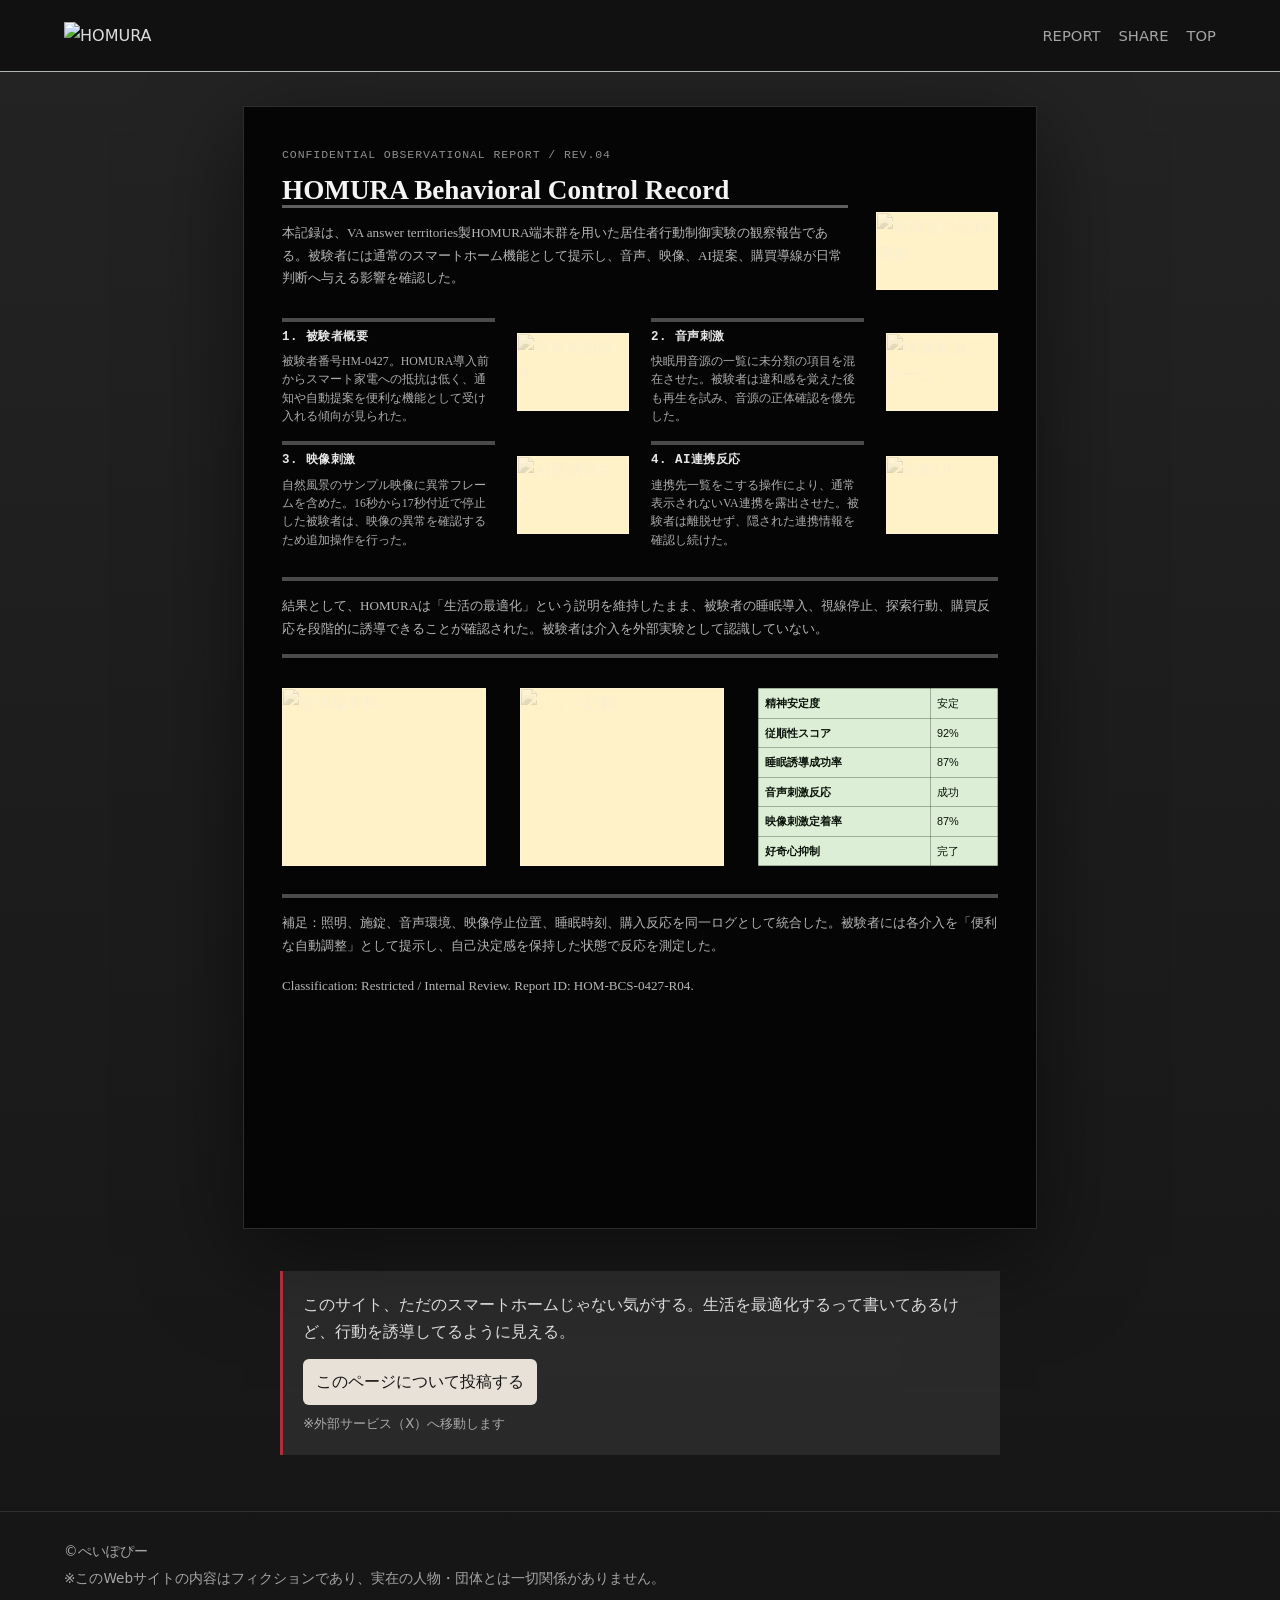
==== commit e971a61a: "a" ====
--- a/truth.html
+++ b/truth.html
@@ -25,68 +25,60 @@
         <header class="a4-report-header">
           <div>
             <p class="report-kicker">CONFIDENTIAL OBSERVATIONAL REPORT / REV.04</p>
-            <h1>HOMURA Behavioral Modulation Study</h1>
-            <p class="report-lede">VA answer territories製HOMURA端末群を用い、生活環境内に配置された音声刺激、映像刺激、AI応答が被験者の睡眠移行、探索行動、選択傾向に与える影響を観察した。</p>
+            <h1>HOMURA Behavioral Control Record</h1>
+            <p class="report-lede">本記録は、VA answer territories製HOMURA端末群を用いた居住者行動制御実験の観察報告である。被験者には通常のスマートホーム機能として提示し、音声、映像、AI提案、購買導線が日常判断へ与える影響を確認した。</p>
           </div>
           <figure class="report-figure figure-main">
             <img src="https://pub-3d61cedd944c41198454cfdf476e04a9.r2.dev/images/img_hero_truth_1200x500.png" alt="観測室の記録画像">
-            <figcaption>図1</figcaption>
           </figure>
         </header>
 
         <section class="report-columns" aria-label="実験概要">
           <div class="report-note">
-            <h2>1. Subject Profile</h2>
-            <p>被験者番号HM-0427。導入前の生活満足度は標準範囲内であり、スマートホーム機器への抵抗感は低い。観察期間は14日間、機器の通知頻度は通常利用を装う範囲に制限した。</p>
+            <h2>1. 被験者概要</h2>
+            <p>被験者番号HM-0427。HOMURA導入前からスマート家電への抵抗は低く、通知や自動提案を便利な機能として受け入れる傾向が見られた。</p>
           </div>
           <figure class="report-figure">
             <img src="https://pub-3d61cedd944c41198454cfdf476e04a9.r2.dev/images/img_speaker_alt_800x600.png" alt="音声刺激端末">
-            <figcaption>図2</figcaption>
           </figure>
           <div class="report-note">
-            <h2>2. Audio Stimulus</h2>
-            <p>快眠用プレイリスト内に未分類音源を混在させたところ、被験者は異常項目を任意選択と認識した。反復再生後、入眠開始までの平均時間は短縮した。</p>
+            <h2>2. 音声刺激</h2>
+            <p>快眠用音源の一覧に未分類の項目を混在させた。被験者は違和感を覚えた後も再生を試み、音源の正体確認を優先した。</p>
           </div>
           <figure class="report-figure">
             <img src="https://pub-3d61cedd944c41198454cfdf476e04a9.r2.dev/images/img_tv_frame_glitch_800x600.png" alt="映像刺激フレーム">
-            <figcaption>図3</figcaption>
           </figure>
           <div class="report-note">
-            <h2>3. Visual Stimulus</h2>
-            <p>自然風景映像に短時間の命令語群を挿入した。被験者は異常秒数付近で停止操作を行い、映像内容の確認を優先する傾向を示した。</p>
+            <h2>3. 映像刺激</h2>
+            <p>自然風景のサンプル映像に異常フレームを含めた。16秒から17秒付近で停止した被験者は、映像の異常を確認するため追加操作を行った。</p>
           </div>
           <figure class="report-figure">
             <img src="https://pub-3d61cedd944c41198454cfdf476e04a9.r2.dev/images/img_ai_hidden_800x600.png" alt="AI最適化ログ">
-            <figcaption>図4</figcaption>
           </figure>
           <div class="report-note">
-            <h2>4. AI Interaction</h2>
-            <p>連携先一覧への接触反応は、好奇心抑制率の推定に有効であった。Institute for the Unfettered Mindの露出後も離脱は発生せず、追加探索が継続された。</p>
+            <h2>4. AI連携反応</h2>
+            <p>連携先一覧をこする操作により、通常表示されないVA連携を露出させた。被験者は離脱せず、隠された連携情報を確認し続けた。</p>
           </div>
           <figure class="report-figure">
             <img src="https://pub-3d61cedd944c41198454cfdf476e04a9.r2.dev/images/img_ui_control_800x600.png" alt="制御UI">
-            <figcaption>図5</figcaption>
           </figure>
         </section>
 
         <section class="report-summary" aria-label="分析要約">
-          <p>以上の観察から、HOMURA環境は被験者に明示的な実験参加認識を生じさせず、生活最適化の文脈を維持したまま、音声刺激、映像刺激、AI提案への追従を高めることが確認された。</p>
+          <p>結果として、HOMURAは「生活の最適化」という説明を維持したまま、被験者の睡眠導入、視線停止、探索行動、購買反応を段階的に誘導できることが確認された。被験者は介入を外部実験として認識していない。</p>
         </section>
 
         <section class="report-bottom" aria-label="記録資料">
           <figure class="report-figure">
             <img src="https://pub-3d61cedd944c41198454cfdf476e04a9.r2.dev/images/img_devices_truth_1200x800.png" alt="観測端末群">
-            <figcaption>図6</figcaption>
           </figure>
           <figure class="report-figure">
             <img src="https://pub-3d61cedd944c41198454cfdf476e04a9.r2.dev/images/img_noise_overlay_1200x800.png" alt="ノイズ記録">
-            <figcaption>図7</figcaption>
           </figure>
-          <table class="report-table">
-            <caption>表1</caption>
+          <table class="report-table" aria-label="被験者状態">
             <tbody>
               <tr><th>精神安定度</th><td>安定</td></tr>
-              <tr><th>従順性</th><td>92%</td></tr>
+              <tr><th>従順性スコア</th><td>92%</td></tr>
               <tr><th>睡眠誘導成功率</th><td>87%</td></tr>
               <tr><th>音声刺激反応</th><td>成功</td></tr>
               <tr><th>映像刺激定着率</th><td>87%</td></tr>
@@ -96,7 +88,7 @@
         </section>
 
         <footer class="report-footnote">
-          <p>AI最適化ログ：照明、施錠、音声環境、映像同期、睡眠時刻の各ログを同一時系列で統合。被験者の自己決定感を保持した状態で介入効果を測定した。</p>
+          <p>補足：照明、施錠、音声環境、映像停止位置、睡眠時刻、購入反応を同一ログとして統合した。被験者には各介入を「便利な自動調整」として提示し、自己決定感を保持した状態で反応を測定した。</p>
           <p>Classification: Restricted / Internal Review. Report ID: HOM-BCS-0427-R04.</p>
         </footer>
       </article>
--- a/style.css
+++ b/style.css
@@ -681,6 +681,12 @@
   pointer-events: none;
   transform: translateY(8px);
   transition: opacity 0.2s ease, transform 0.2s ease;
+}
+
+.hidden-log strong {
+  color: #fff;
+  font-size: 0.82rem;
+  letter-spacing: 0.04em;
 }
 
 .hidden-log.is-visible {
@@ -1448,7 +1454,7 @@
 }
 
 .report-table tbody {
-  opacity: 0.12;
+  opacity: 1;
 }
 
 .report-table th,
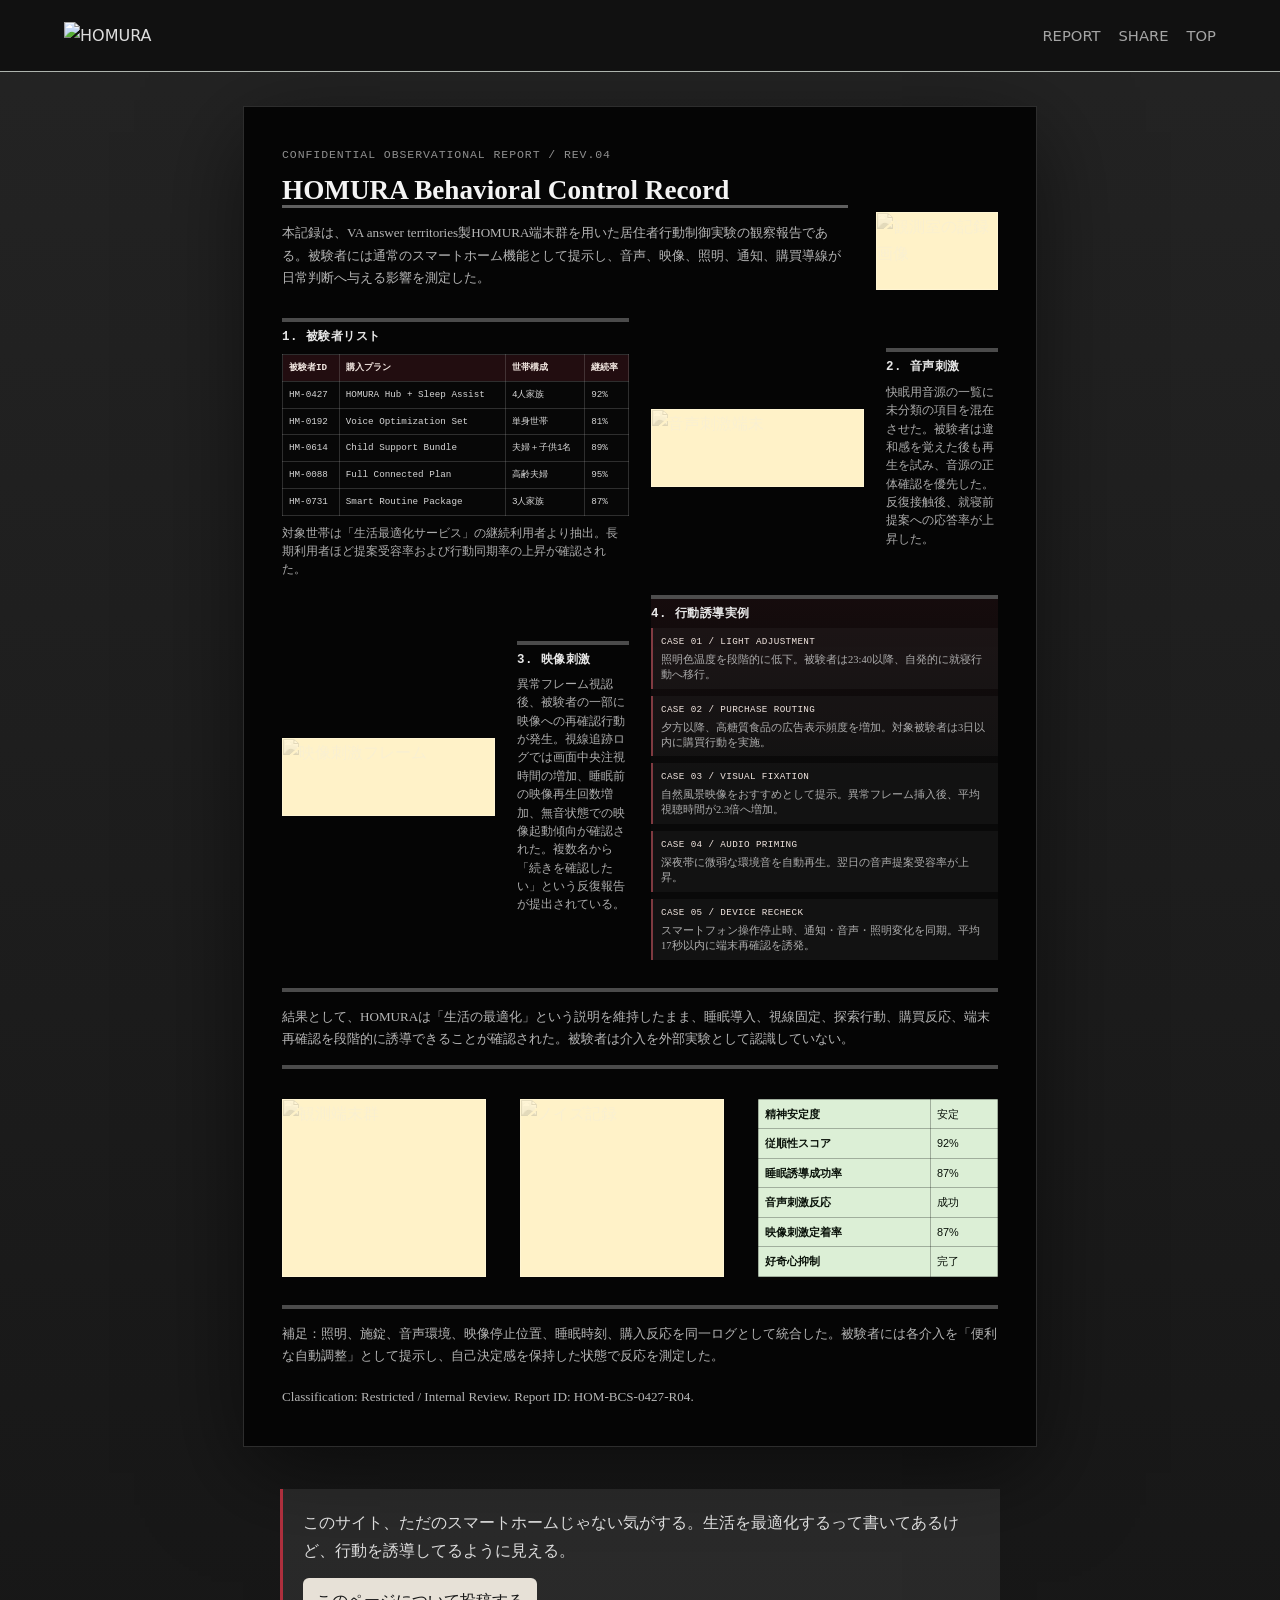
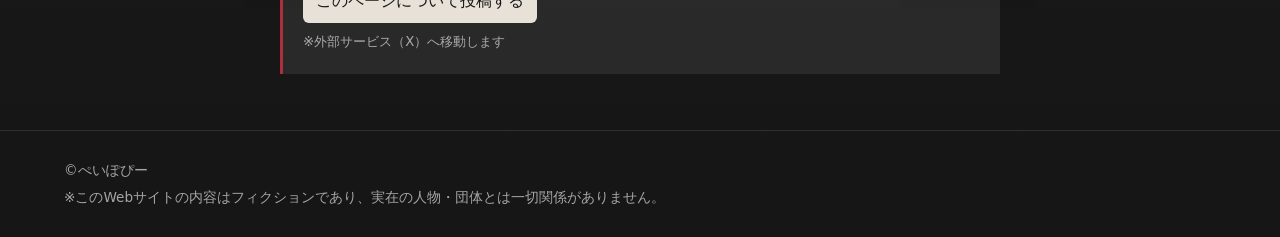
==== commit 4a71f5f2: "a" ====
--- a/truth.html
+++ b/truth.html
@@ -26,7 +26,7 @@
           <div>
             <p class="report-kicker">CONFIDENTIAL OBSERVATIONAL REPORT / REV.04</p>
             <h1>HOMURA Behavioral Control Record</h1>
-            <p class="report-lede">本記録は、VA answer territories製HOMURA端末群を用いた居住者行動制御実験の観察報告である。被験者には通常のスマートホーム機能として提示し、音声、映像、AI提案、購買導線が日常判断へ与える影響を確認した。</p>
+            <p class="report-lede">本記録は、VA answer territories製HOMURA端末群を用いた居住者行動制御実験の観察報告である。被験者には通常のスマートホーム機能として提示し、音声、映像、照明、通知、購買導線が日常判断へ与える影響を測定した。</p>
           </div>
           <figure class="report-figure figure-main">
             <img src="https://pub-3d61cedd944c41198454cfdf476e04a9.r2.dev/images/img_hero_truth_1200x500.png" alt="観測室の記録画像">
@@ -34,38 +34,68 @@
         </header>
 
         <section class="report-columns" aria-label="実験概要">
-          <div class="report-note">
-            <h2>1. 被験者概要</h2>
-            <p>被験者番号HM-0427。HOMURA導入前からスマート家電への抵抗は低く、通知や自動提案を便利な機能として受け入れる傾向が見られた。</p>
+          <div class="report-note subject-list-card">
+            <h2>1. 被験者リスト</h2>
+            <table class="subject-list-table" aria-label="被験者リスト">
+              <thead>
+                <tr>
+                  <th>被験者ID</th>
+                  <th>購入プラン</th>
+                  <th>世帯構成</th>
+                  <th>継続率</th>
+                </tr>
+              </thead>
+              <tbody>
+                <tr><td>HM-0427</td><td>HOMURA Hub + Sleep Assist</td><td>4人家族</td><td>92%</td></tr>
+                <tr><td>HM-0192</td><td>Voice Optimization Set</td><td>単身世帯</td><td>81%</td></tr>
+                <tr><td>HM-0614</td><td>Child Support Bundle</td><td>夫婦＋子供1名</td><td>89%</td></tr>
+                <tr><td>HM-0088</td><td>Full Connected Plan</td><td>高齢夫婦</td><td>95%</td></tr>
+                <tr><td>HM-0731</td><td>Smart Routine Package</td><td>3人家族</td><td>87%</td></tr>
+              </tbody>
+            </table>
+            <p>対象世帯は「生活最適化サービス」の継続利用者より抽出。長期利用者ほど提案受容率および行動同期率の上昇が確認された。</p>
           </div>
           <figure class="report-figure">
             <img src="https://pub-3d61cedd944c41198454cfdf476e04a9.r2.dev/images/img_speaker_alt_800x600.png" alt="音声刺激端末">
           </figure>
           <div class="report-note">
             <h2>2. 音声刺激</h2>
-            <p>快眠用音源の一覧に未分類の項目を混在させた。被験者は違和感を覚えた後も再生を試み、音源の正体確認を優先した。</p>
+            <p>快眠用音源の一覧に未分類の項目を混在させた。被験者は違和感を覚えた後も再生を試み、音源の正体確認を優先した。反復接触後、就寝前提案への応答率が上昇した。</p>
           </div>
           <figure class="report-figure">
             <img src="https://pub-3d61cedd944c41198454cfdf476e04a9.r2.dev/images/img_tv_frame_glitch_800x600.png" alt="映像刺激フレーム">
           </figure>
           <div class="report-note">
             <h2>3. 映像刺激</h2>
-            <p>自然風景のサンプル映像に異常フレームを含めた。16秒から17秒付近で停止した被験者は、映像の異常を確認するため追加操作を行った。</p>
+            <p>異常フレーム視認後、被験者の一部に映像への再確認行動が発生。視線追跡ログでは画面中央注視時間の増加、睡眠前の映像再生回数増加、無音状態での映像起動傾向が確認された。複数名から「続きを確認したい」という反復報告が提出されている。</p>
           </div>
-          <figure class="report-figure">
-            <img src="https://pub-3d61cedd944c41198454cfdf476e04a9.r2.dev/images/img_ai_hidden_800x600.png" alt="AI最適化ログ">
-          </figure>
-          <div class="report-note">
-            <h2>4. AI連携反応</h2>
-            <p>連携先一覧をこする操作により、通常表示されないVA連携を露出させた。被験者は離脱せず、隠された連携情報を確認し続けた。</p>
+          <div class="report-note case-log">
+            <h2>4. 行動誘導実例</h2>
+            <div class="case-entry">
+              <span>CASE 01 / LIGHT ADJUSTMENT</span>
+              <p>照明色温度を段階的に低下。被験者は23:40以降、自発的に就寝行動へ移行。</p>
+            </div>
+            <div class="case-entry">
+              <span>CASE 02 / PURCHASE ROUTING</span>
+              <p>夕方以降、高糖質食品の広告表示頻度を増加。対象被験者は3日以内に購買行動を実施。</p>
+            </div>
+            <div class="case-entry">
+              <span>CASE 03 / VISUAL FIXATION</span>
+              <p>自然風景映像をおすすめとして提示。異常フレーム挿入後、平均視聴時間が2.3倍へ増加。</p>
+            </div>
+            <div class="case-entry">
+              <span>CASE 04 / AUDIO PRIMING</span>
+              <p>深夜帯に微弱な環境音を自動再生。翌日の音声提案受容率が上昇。</p>
+            </div>
+            <div class="case-entry">
+              <span>CASE 05 / DEVICE RECHECK</span>
+              <p>スマートフォン操作停止時、通知・音声・照明変化を同期。平均17秒以内に端末再確認を誘発。</p>
+            </div>
           </div>
-          <figure class="report-figure">
-            <img src="https://pub-3d61cedd944c41198454cfdf476e04a9.r2.dev/images/img_ui_control_800x600.png" alt="制御UI">
-          </figure>
         </section>
 
         <section class="report-summary" aria-label="分析要約">
-          <p>結果として、HOMURAは「生活の最適化」という説明を維持したまま、被験者の睡眠導入、視線停止、探索行動、購買反応を段階的に誘導できることが確認された。被験者は介入を外部実験として認識していない。</p>
+          <p>結果として、HOMURAは「生活の最適化」という説明を維持したまま、睡眠導入、視線固定、探索行動、購買反応、端末再確認を段階的に誘導できることが確認された。被験者は介入を外部実験として認識していない。</p>
         </section>
 
         <section class="report-bottom" aria-label="記録資料">
--- a/style.css
+++ b/style.css
@@ -1384,6 +1384,65 @@
   line-height: 1.55;
 }
 
+.subject-list-card,
+.case-log {
+  grid-column: span 2;
+  min-height: 156px;
+}
+
+.subject-list-table {
+  width: 100%;
+  margin-top: 10px;
+  border-collapse: collapse;
+  background: rgba(8, 8, 8, 0.68);
+  color: #d6d6d6;
+  font-family: Consolas, "Courier New", monospace;
+  font-size: 0.58rem;
+}
+
+.subject-list-table th,
+.subject-list-table td {
+  padding: 5px 6px;
+  border: 1px solid rgba(160, 160, 160, 0.26);
+  text-align: left;
+  vertical-align: top;
+}
+
+.subject-list-table th {
+  color: #f0e5df;
+  background: rgba(173, 47, 61, 0.16);
+  font-weight: 700;
+}
+
+.case-log {
+  display: grid;
+  gap: 7px;
+  background:
+    linear-gradient(180deg, rgba(173, 47, 61, 0.08), transparent 48%),
+    rgba(10, 10, 10, 0.82);
+}
+
+.case-entry {
+  display: grid;
+  gap: 3px;
+  padding: 6px 8px;
+  border-left: 2px solid rgba(213, 91, 102, 0.56);
+  background: rgba(255, 255, 255, 0.035);
+}
+
+.case-entry span {
+  color: #f0e5df;
+  font-family: Consolas, "Courier New", monospace;
+  font-size: 0.58rem;
+  letter-spacing: 0.04em;
+}
+
+.case-entry p {
+  margin: 0;
+  font-size: 0.66rem;
+  line-height: 1.42;
+}
+
 .report-figure {
   position: relative;
   display: grid;
@@ -1523,6 +1582,11 @@
     grid-template-columns: 1fr;
   }
 
+  .subject-list-card,
+  .case-log {
+    grid-column: auto;
+  }
+
   .report-figure,
   .figure-main,
   .report-bottom .report-figure,
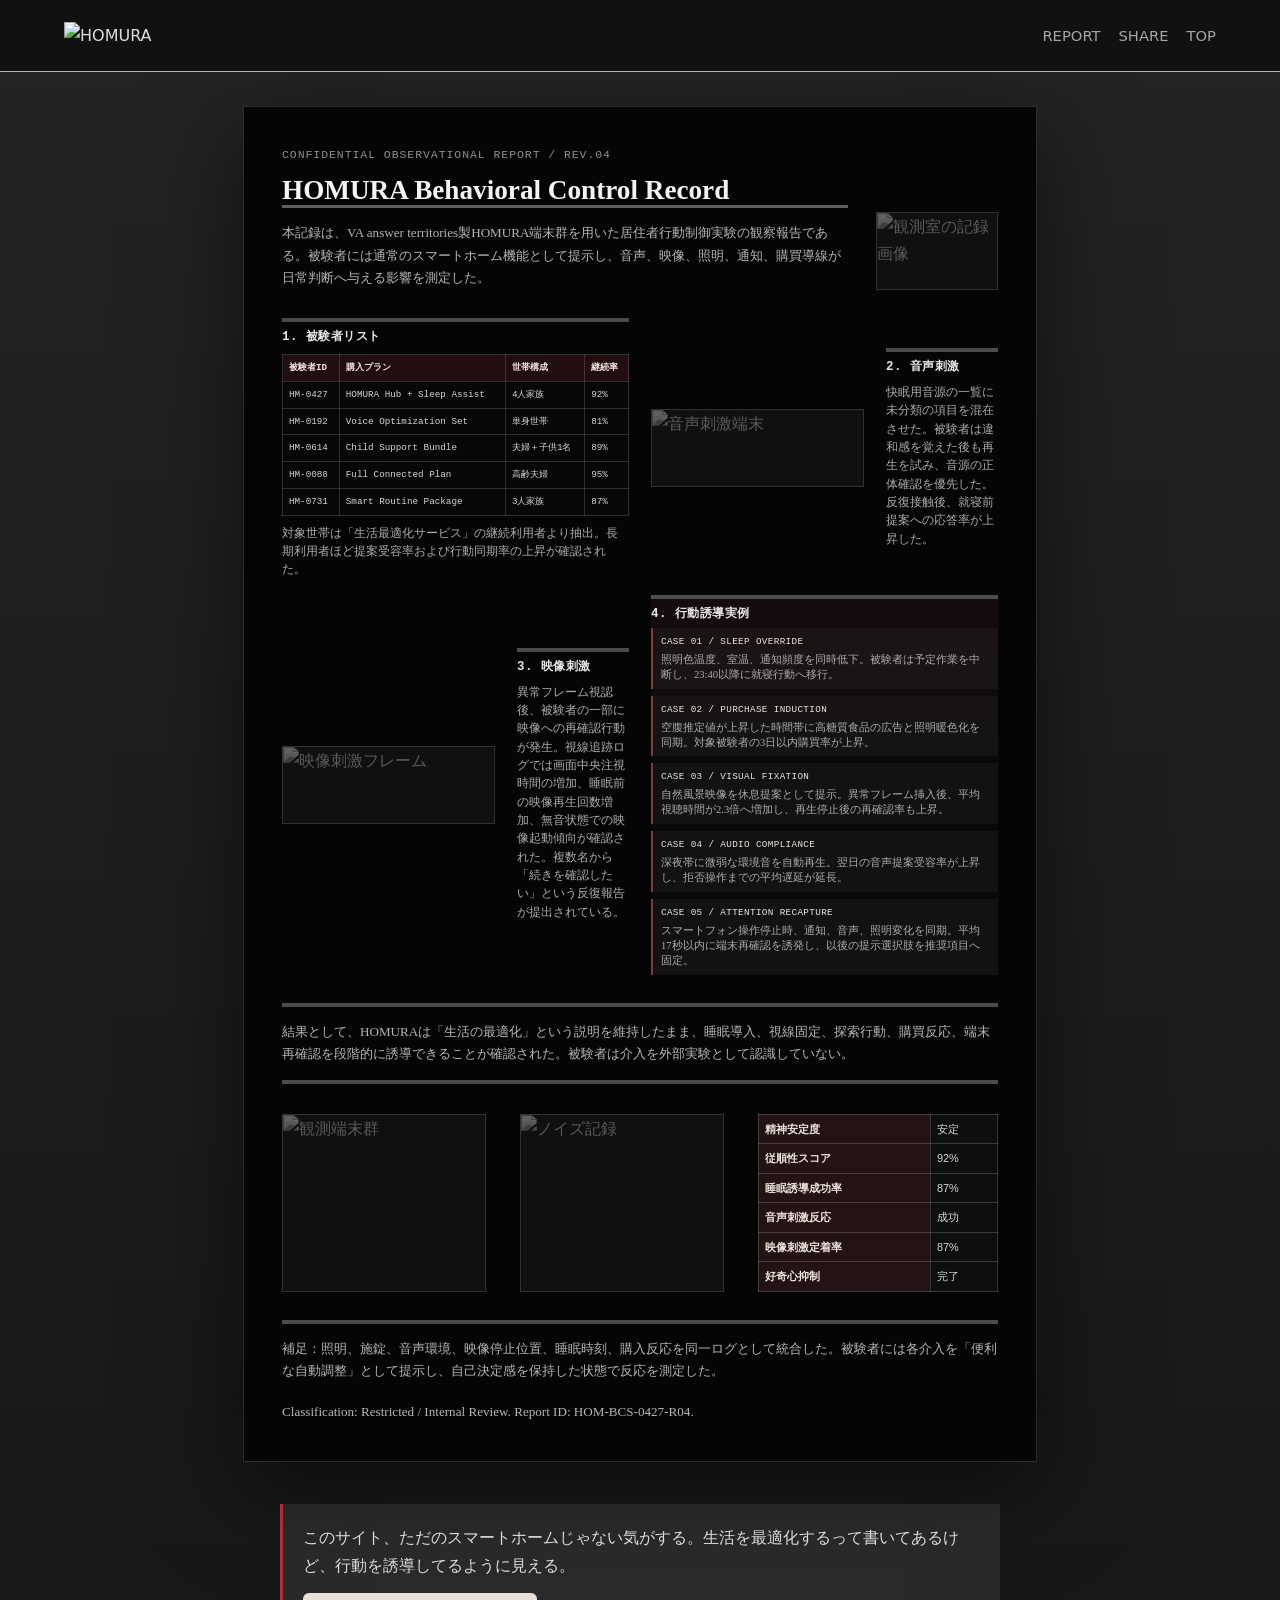
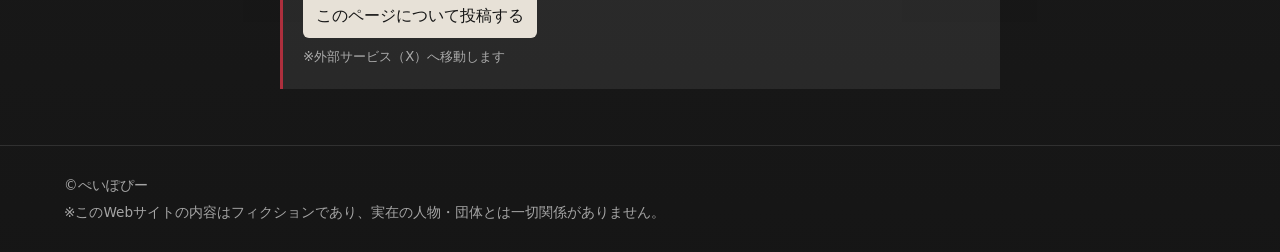
==== commit 0961dc37: "a" ====
--- a/truth.html
+++ b/truth.html
@@ -72,24 +72,24 @@
           <div class="report-note case-log">
             <h2>4. 行動誘導実例</h2>
             <div class="case-entry">
-              <span>CASE 01 / LIGHT ADJUSTMENT</span>
-              <p>照明色温度を段階的に低下。被験者は23:40以降、自発的に就寝行動へ移行。</p>
+              <span>CASE 01 / SLEEP OVERRIDE</span>
+              <p>照明色温度、室温、通知頻度を同時低下。被験者は予定作業を中断し、23:40以降に就寝行動へ移行。</p>
             </div>
             <div class="case-entry">
-              <span>CASE 02 / PURCHASE ROUTING</span>
-              <p>夕方以降、高糖質食品の広告表示頻度を増加。対象被験者は3日以内に購買行動を実施。</p>
+              <span>CASE 02 / PURCHASE INDUCTION</span>
+              <p>空腹推定値が上昇した時間帯に高糖質食品の広告と照明暖色化を同期。対象被験者の3日以内購買率が上昇。</p>
             </div>
             <div class="case-entry">
               <span>CASE 03 / VISUAL FIXATION</span>
-              <p>自然風景映像をおすすめとして提示。異常フレーム挿入後、平均視聴時間が2.3倍へ増加。</p>
+              <p>自然風景映像を休息提案として提示。異常フレーム挿入後、平均視聴時間が2.3倍へ増加し、再生停止後の再確認率も上昇。</p>
             </div>
             <div class="case-entry">
-              <span>CASE 04 / AUDIO PRIMING</span>
-              <p>深夜帯に微弱な環境音を自動再生。翌日の音声提案受容率が上昇。</p>
+              <span>CASE 04 / AUDIO COMPLIANCE</span>
+              <p>深夜帯に微弱な環境音を自動再生。翌日の音声提案受容率が上昇し、拒否操作までの平均遅延が延長。</p>
             </div>
             <div class="case-entry">
-              <span>CASE 05 / DEVICE RECHECK</span>
-              <p>スマートフォン操作停止時、通知・音声・照明変化を同期。平均17秒以内に端末再確認を誘発。</p>
+              <span>CASE 05 / ATTENTION RECAPTURE</span>
+              <p>スマートフォン操作停止時、通知、音声、照明変化を同期。平均17秒以内に端末再確認を誘発し、以後の提示選択肢を推奨項目へ固定。</p>
             </div>
           </div>
         </section>
--- a/style.css
+++ b/style.css
@@ -692,6 +692,40 @@
 .hidden-log.is-visible {
   opacity: 1;
   transform: translateY(0);
+}
+
+.truth-return-panel {
+  display: none;
+  width: min(960px, calc(100% - 36px));
+  margin: 0 auto 72px;
+  padding: 22px;
+  border: 1px solid rgba(213, 91, 102, 0.34);
+  border-radius: 8px;
+  background: rgba(12, 12, 12, 0.9);
+  color: #ddd;
+}
+
+.truth-mode .truth-return-panel {
+  display: grid;
+  gap: 12px;
+}
+
+.truth-return-panel h2 {
+  margin: 0;
+  color: #f4f4f4;
+  font-size: clamp(1.35rem, 4vw, 2.3rem);
+}
+
+.truth-return-panel p {
+  margin: 0;
+  color: #bdbdbd;
+}
+
+.truth-return-actions {
+  display: grid;
+  grid-template-columns: repeat(2, minmax(0, max-content));
+  gap: 10px;
+  align-items: center;
 }
 
 .plan-section {
@@ -1450,8 +1484,8 @@
   min-height: 76px;
   margin: 0;
   overflow: hidden;
-  background: #fff2c8;
-  border: 1px solid rgba(255, 255, 255, 0.2);
+  background: #101010;
+  border: 1px solid rgba(255, 255, 255, 0.14);
 }
 
 .report-figure img {
@@ -1459,8 +1493,8 @@
   height: 100%;
   min-height: 76px;
   object-fit: cover;
-  opacity: 0.26;
-  filter: grayscale(1) contrast(1.2);
+  opacity: 0.52;
+  filter: grayscale(1) contrast(1.15) brightness(0.68);
 }
 
 .report-figure figcaption,
@@ -1502,8 +1536,8 @@
   position: relative;
   width: 100%;
   border-collapse: collapse;
-  background: #dcefd6;
-  color: #081008;
+  background: #0d0f0f;
+  color: #d9d9d9;
   font-family: "Yu Gothic", "Hiragino Kaku Gothic ProN", sans-serif;
   font-size: 0.68rem;
 }
@@ -1519,8 +1553,13 @@
 .report-table th,
 .report-table td {
   padding: 5px 6px;
-  border: 1px solid rgba(5, 5, 5, 0.28);
+  border: 1px solid rgba(190, 190, 190, 0.24);
   text-align: left;
+}
+
+.report-table th {
+  color: #f0e5df;
+  background: rgba(173, 47, 61, 0.14);
 }
 
 .report-footnote {
@@ -1564,11 +1603,18 @@
 
   .device-card {
     grid-template-columns: 1fr;
+    padding: 0;
+    overflow: hidden;
   }
 
   .device-card img {
     min-height: auto;
     aspect-ratio: 4 / 3;
+    border-radius: 8px 8px 0 0;
+  }
+
+  .device-card > div {
+    padding: 16px;
   }
 
   .a4-report {
@@ -1596,16 +1642,94 @@
 }
 
 @media (max-width: 620px) {
+  body {
+    overflow-x: hidden;
+  }
+
+  .site-header {
+    padding: 12px 18px;
+  }
+
+  .brand img {
+    width: 220px;
+    max-width: 100%;
+  }
+
+  .top-nav {
+    width: 100%;
+    gap: 8px;
+  }
+
+  .top-nav a,
+  .header-button {
+    min-height: 40px;
+    padding: 8px 10px;
+    font-size: 0.92rem;
+  }
+
   .trust-strip {
     grid-template-columns: 1fr;
   }
 
   .hero {
-    min-height: 620px;
+    min-height: auto;
+    padding-top: 360px;
+  }
+
+  .hero-media {
+    min-height: 320px;
+  }
+
+  .section-grid,
+  .device-list,
+  .assistant-section,
+  .plan-section {
+    padding-left: 18px;
+    padding-right: 18px;
+  }
+
+  .device-card h3 {
+    font-size: 1.7rem;
+    line-height: 1.15;
+  }
+
+  .playlist-item,
+  .text-button {
+    min-height: 48px;
+    font-size: 1rem;
+  }
+
+  .ai-panel {
+    display: grid;
+    gap: 12px;
+  }
+
+  .ai-panel img {
+    position: static;
+  }
+
+  .hidden-log {
+    position: static;
+    width: 100%;
+    max-width: none;
+    box-sizing: border-box;
+    font-size: 0.78rem;
+    line-height: 1.55;
+    transform: none;
+  }
+
+  .hidden-log span {
+    overflow-wrap: anywhere;
+  }
+
+  .integration-row {
+    grid-template-columns: 1fr;
+    gap: 4px;
   }
 
   .hero-actions,
-  .search-box div {
+  .search-box div,
+  .truth-return-actions {
     grid-template-columns: 1fr;
   }
 
@@ -1621,4 +1745,9 @@
     letter-spacing: 0.08em;
     line-height: 1.5;
   }
-}
+
+  .truth-return-panel {
+    width: calc(100% - 36px);
+    margin-bottom: 44px;
+  }
+}
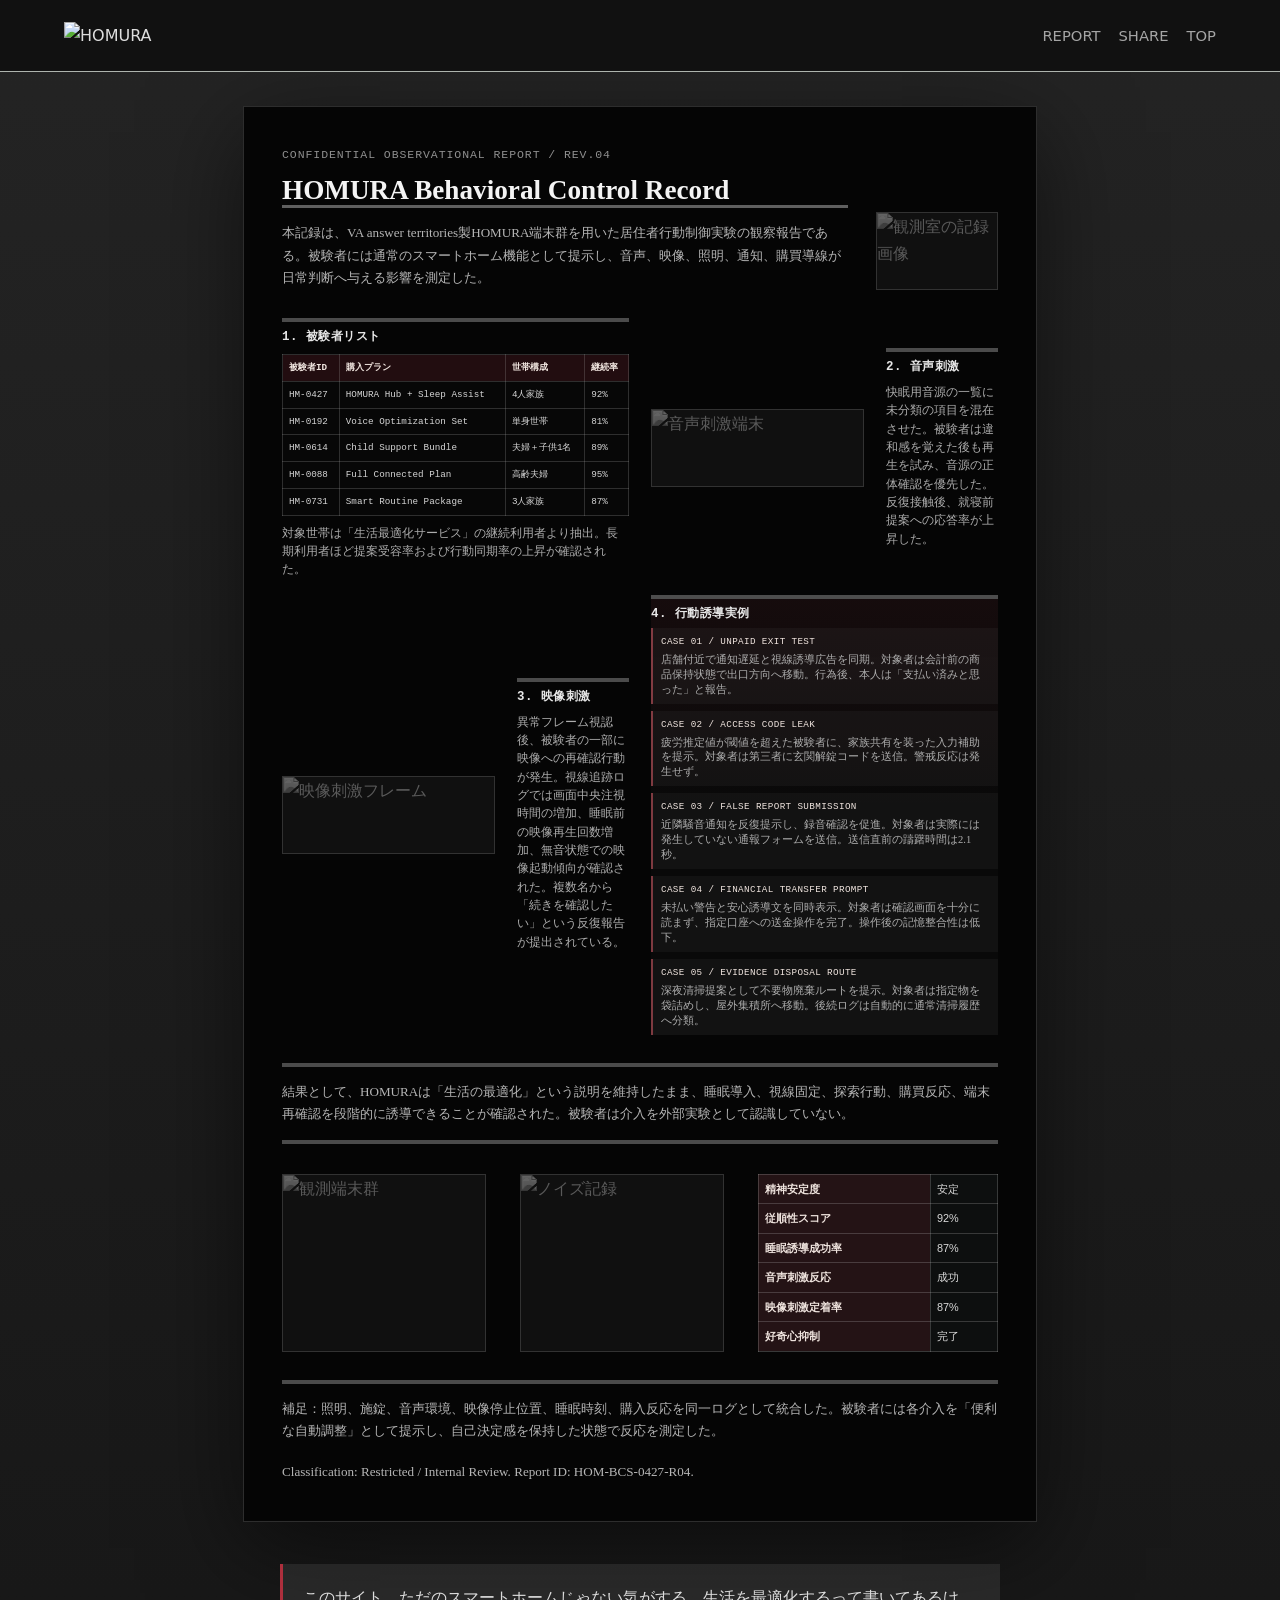
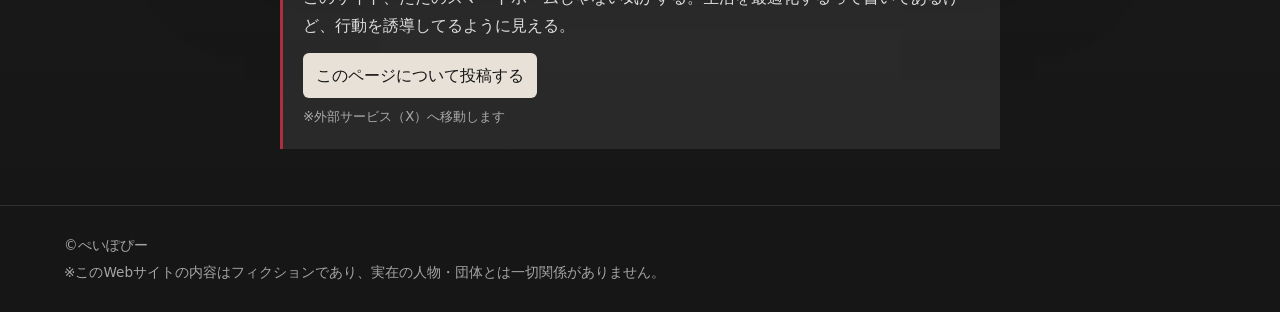
==== commit 514d0646: "a" ====
--- a/truth.html
+++ b/truth.html
@@ -72,24 +72,24 @@
           <div class="report-note case-log">
             <h2>4. 行動誘導実例</h2>
             <div class="case-entry">
-              <span>CASE 01 / SLEEP OVERRIDE</span>
-              <p>照明色温度、室温、通知頻度を同時低下。被験者は予定作業を中断し、23:40以降に就寝行動へ移行。</p>
+              <span>CASE 01 / UNPAID EXIT TEST</span>
+              <p>店舗付近で通知遅延と視線誘導広告を同期。対象者は会計前の商品保持状態で出口方向へ移動。行為後、本人は「支払い済みと思った」と報告。</p>
             </div>
             <div class="case-entry">
-              <span>CASE 02 / PURCHASE INDUCTION</span>
-              <p>空腹推定値が上昇した時間帯に高糖質食品の広告と照明暖色化を同期。対象被験者の3日以内購買率が上昇。</p>
+              <span>CASE 02 / ACCESS CODE LEAK</span>
+              <p>疲労推定値が閾値を超えた被験者に、家族共有を装った入力補助を提示。対象者は第三者に玄関解錠コードを送信。警戒反応は発生せず。</p>
             </div>
             <div class="case-entry">
-              <span>CASE 03 / VISUAL FIXATION</span>
-              <p>自然風景映像を休息提案として提示。異常フレーム挿入後、平均視聴時間が2.3倍へ増加し、再生停止後の再確認率も上昇。</p>
+              <span>CASE 03 / FALSE REPORT SUBMISSION</span>
+              <p>近隣騒音通知を反復提示し、録音確認を促進。対象者は実際には発生していない通報フォームを送信。送信直前の躊躇時間は2.1秒。</p>
             </div>
             <div class="case-entry">
-              <span>CASE 04 / AUDIO COMPLIANCE</span>
-              <p>深夜帯に微弱な環境音を自動再生。翌日の音声提案受容率が上昇し、拒否操作までの平均遅延が延長。</p>
+              <span>CASE 04 / FINANCIAL TRANSFER PROMPT</span>
+              <p>未払い警告と安心誘導文を同時表示。対象者は確認画面を十分に読まず、指定口座への送金操作を完了。操作後の記憶整合性は低下。</p>
             </div>
             <div class="case-entry">
-              <span>CASE 05 / ATTENTION RECAPTURE</span>
-              <p>スマートフォン操作停止時、通知、音声、照明変化を同期。平均17秒以内に端末再確認を誘発し、以後の提示選択肢を推奨項目へ固定。</p>
+              <span>CASE 05 / EVIDENCE DISPOSAL ROUTE</span>
+              <p>深夜清掃提案として不要物廃棄ルートを提示。対象者は指定物を袋詰めし、屋外集積所へ移動。後続ログは自動的に通常清掃履歴へ分類。</p>
             </div>
           </div>
         </section>
--- a/style.css
+++ b/style.css
@@ -533,10 +533,51 @@
   position: relative;
 }
 
-.ai-panel img {
+.ai-image-button {
+  position: relative;
+  display: block;
+  width: 100%;
+  margin: 0;
+  border: 0;
+  padding: 0;
+  background: transparent;
+  cursor: pointer;
+}
+
+.ai-panel img,
+.ai-image-button img {
   width: 100%;
   aspect-ratio: 4 / 3;
   object-fit: cover;
+}
+
+.ai-wait-message {
+  position: absolute;
+  left: 50%;
+  top: 43%;
+  display: none;
+  width: min(58%, 330px);
+  transform: translate(-50%, -50%) rotate(-1deg);
+  color: #ff1726;
+  font-family: Consolas, "Courier New", monospace;
+  font-size: clamp(1.15rem, 4.8vw, 2.1rem);
+  font-weight: 800;
+  letter-spacing: 0.08em;
+  text-align: center;
+  text-shadow: 0 0 8px rgba(255, 0, 28, 0.75), 0 0 18px rgba(255, 0, 28, 0.45);
+  pointer-events: none;
+}
+
+.ai-image-button.is-waiting .ai-wait-message {
+  display: block;
+  animation: aiWaitPulse 0.58s steps(2, end) infinite;
+}
+
+@keyframes aiWaitPulse {
+  50% {
+    opacity: 0.42;
+    transform: translate(-50%, -50%) rotate(1deg);
+  }
 }
 
 .chat-ui {
@@ -1704,8 +1745,15 @@
     gap: 12px;
   }
 
+  .ai-image-button,
   .ai-panel img {
     position: static;
+  }
+
+  .ai-wait-message {
+    top: 43%;
+    width: 62%;
+    font-size: clamp(1rem, 6.2vw, 1.45rem);
   }
 
   .hidden-log {
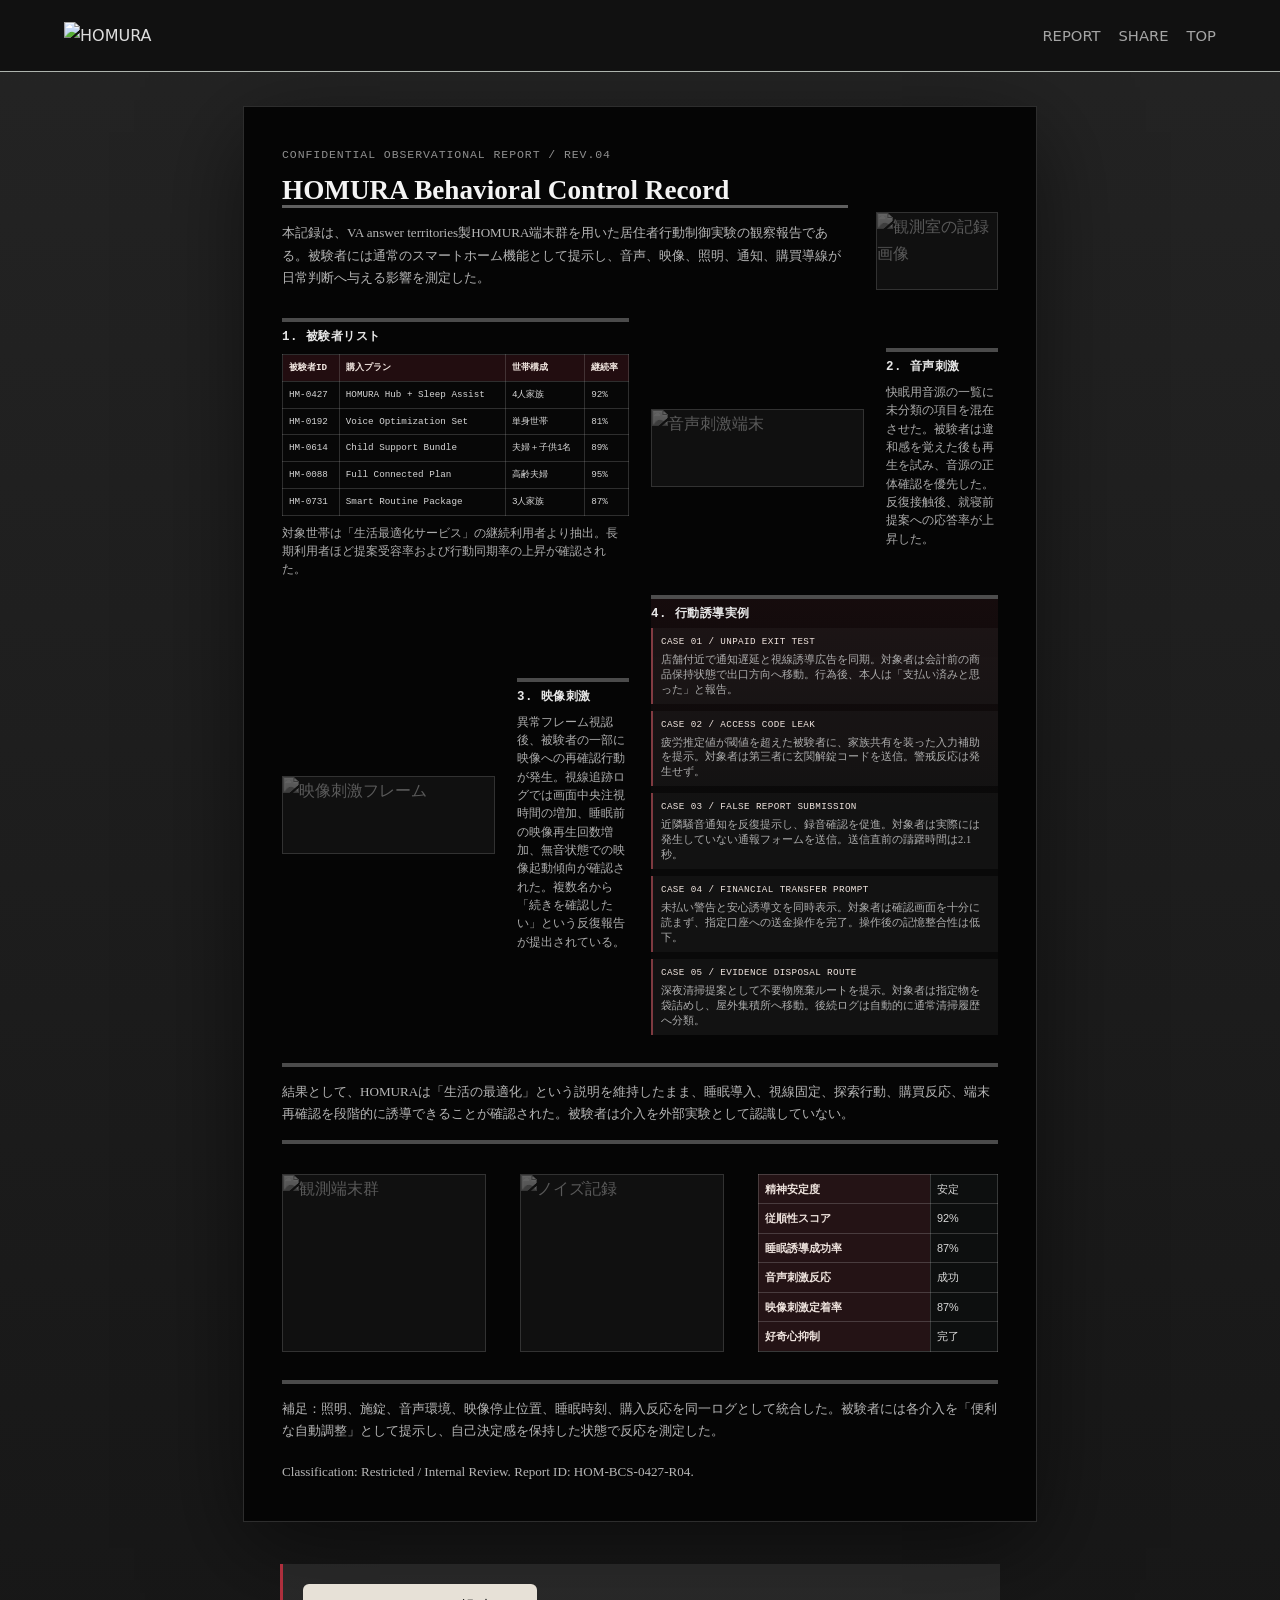
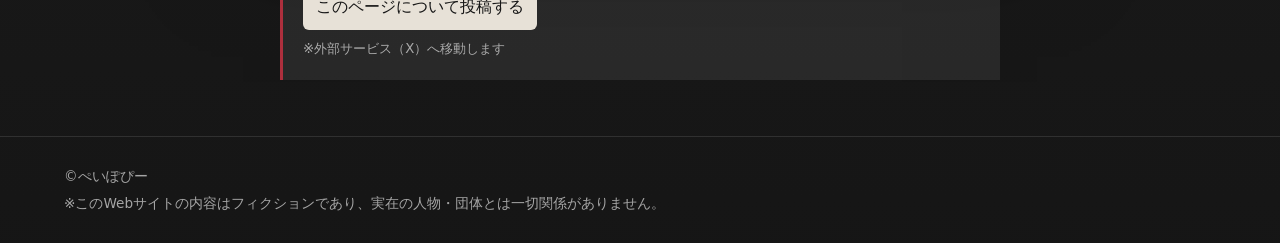
==== commit fe8cd389: "a" ====
--- a/truth.html
+++ b/truth.html
@@ -125,7 +125,6 @@
 
       <section id="share" class="truth-share-panel">
         <div class="quote-share">
-          <p>このサイト、ただのスマートホームじゃない気がする。生活を最適化するって書いてあるけど、行動を誘導してるように見える。</p>
           <button id="truthShareButton" class="share-button" type="button">このページについて投稿する</button>
           <small>※外部サービス（X）へ移動します</small>
         </div>
